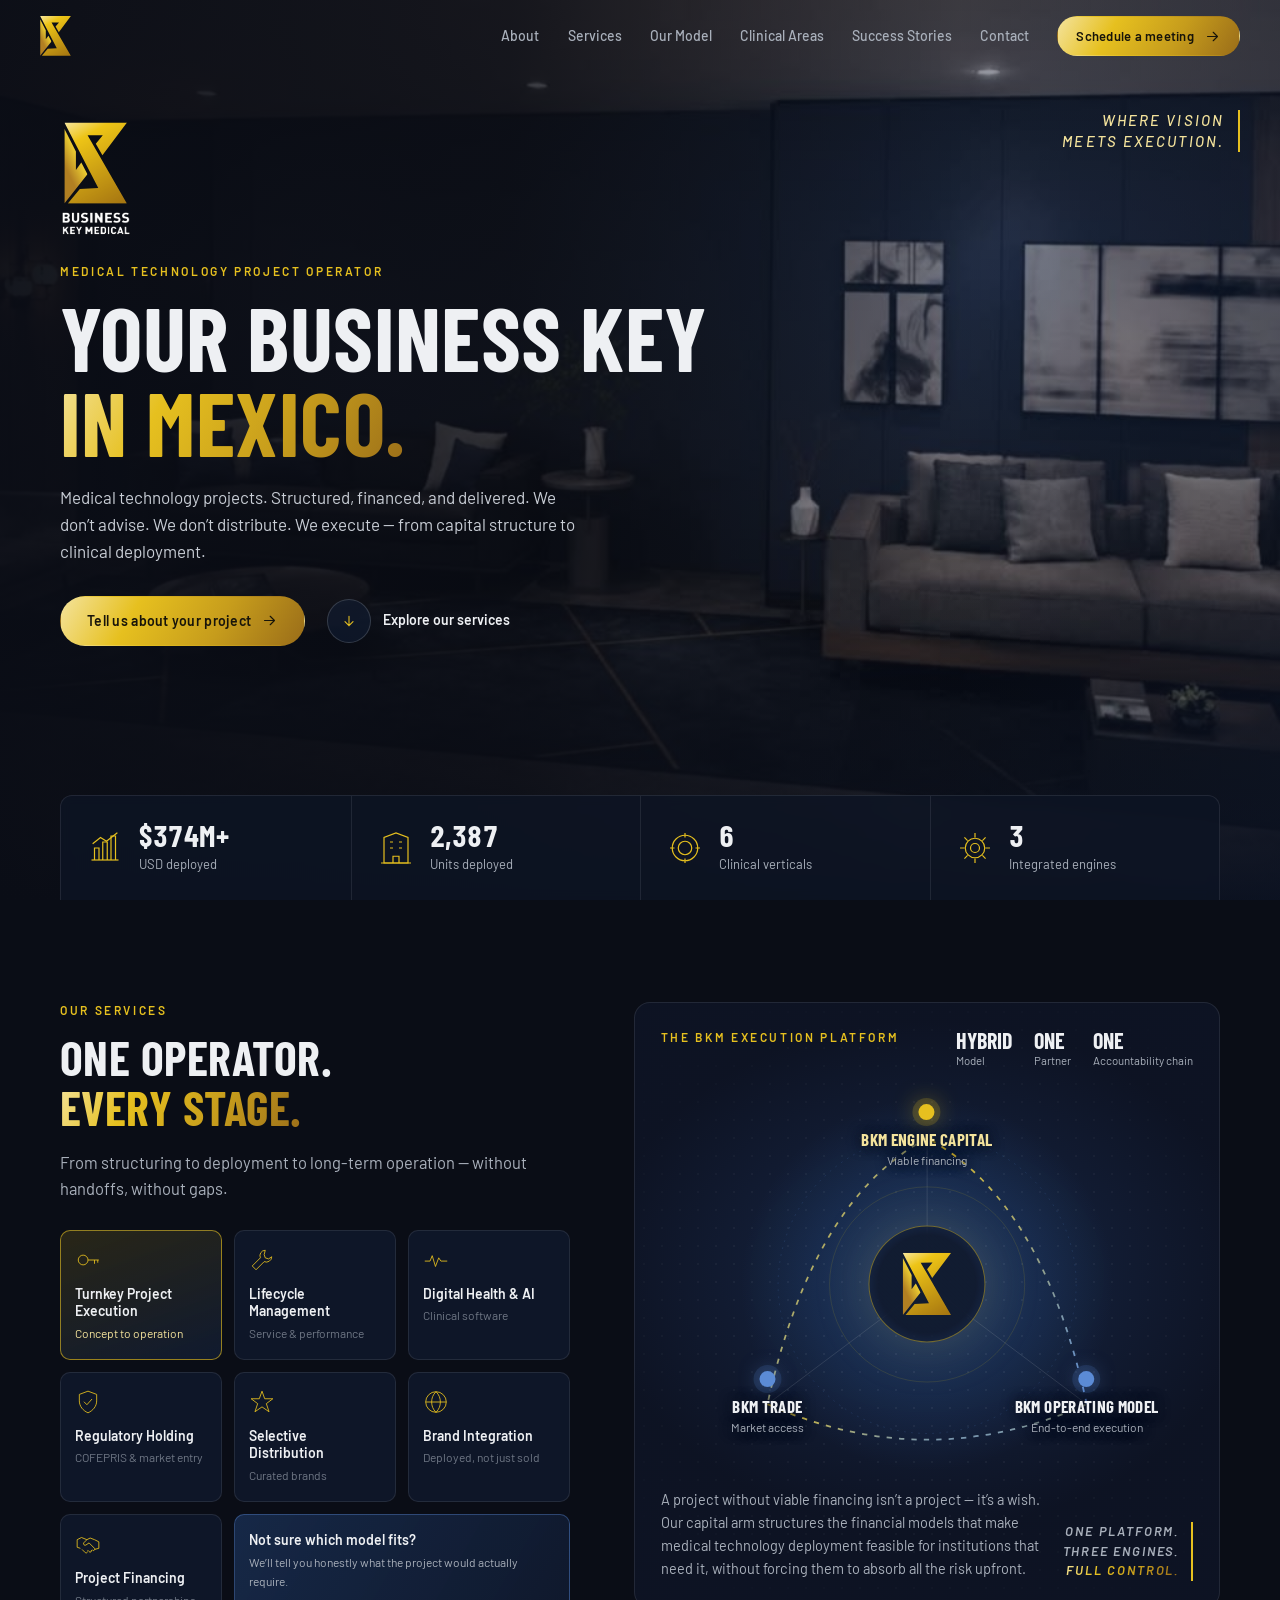
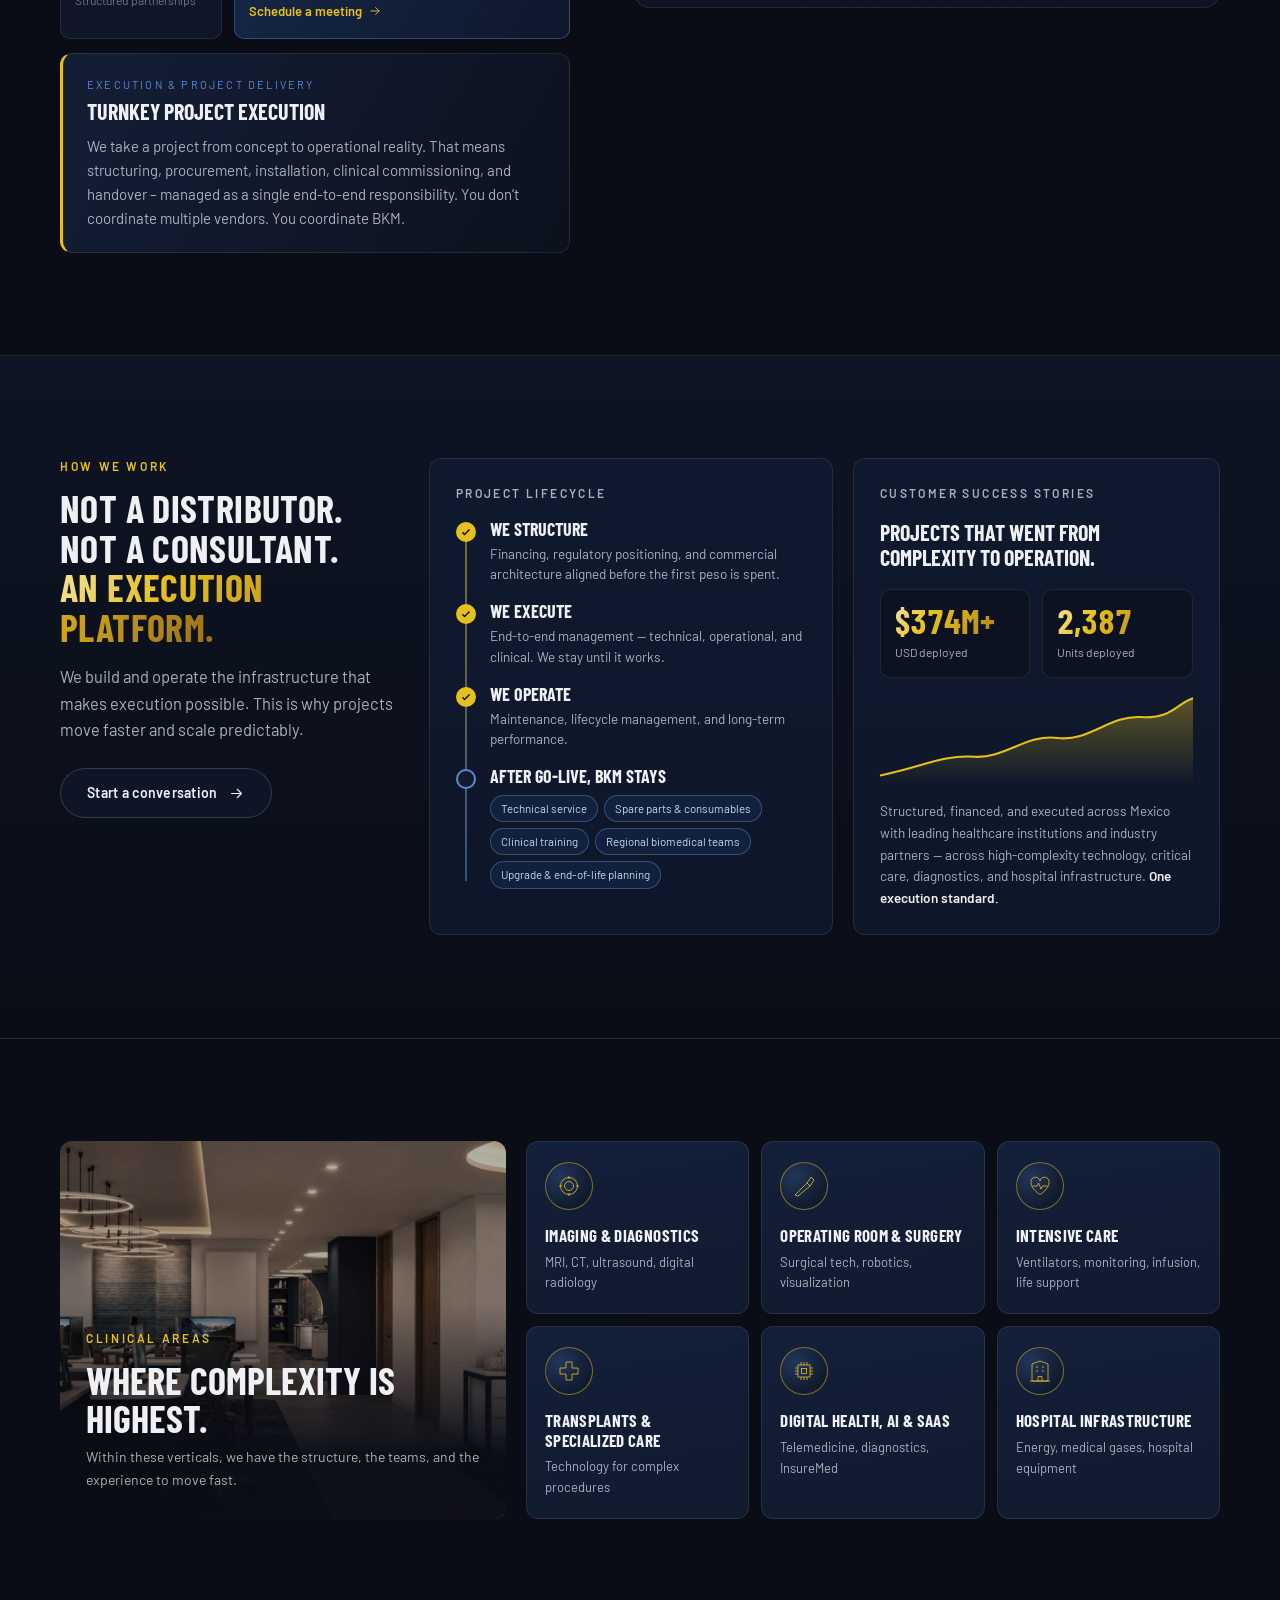
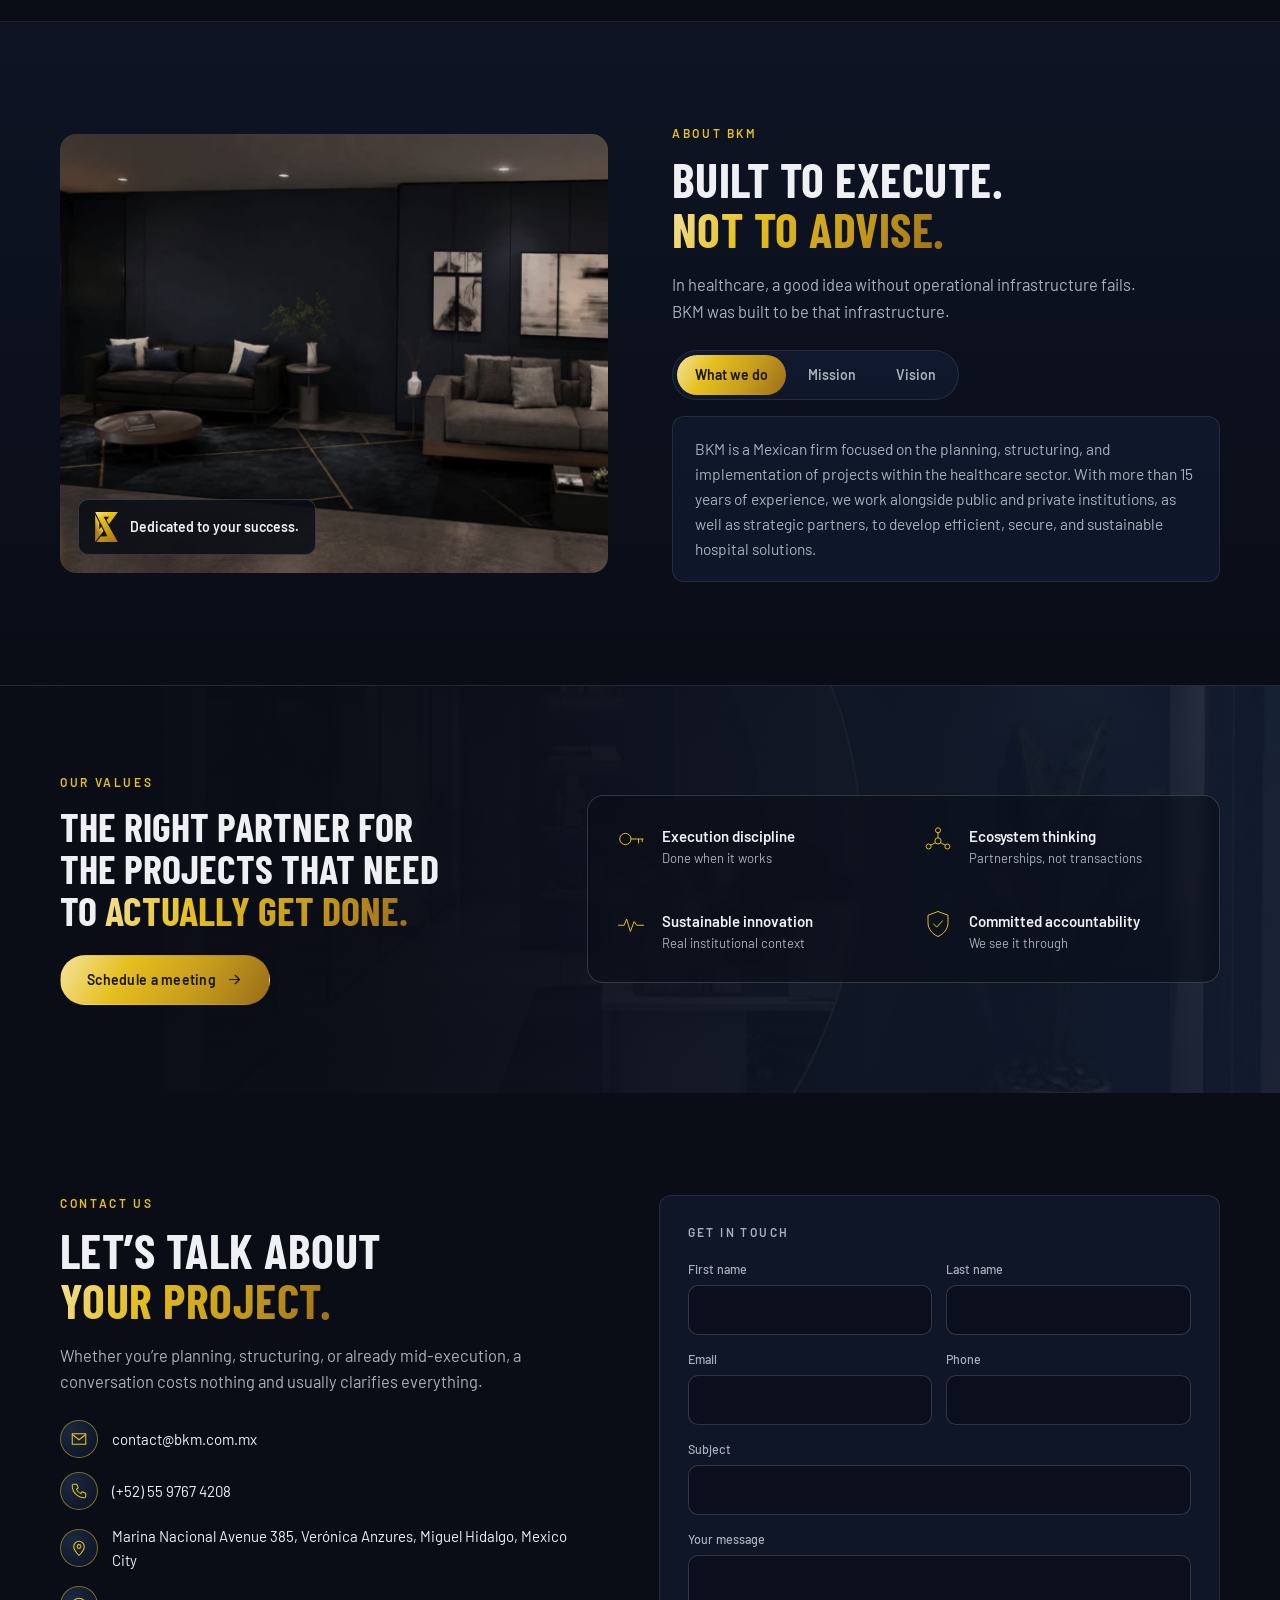
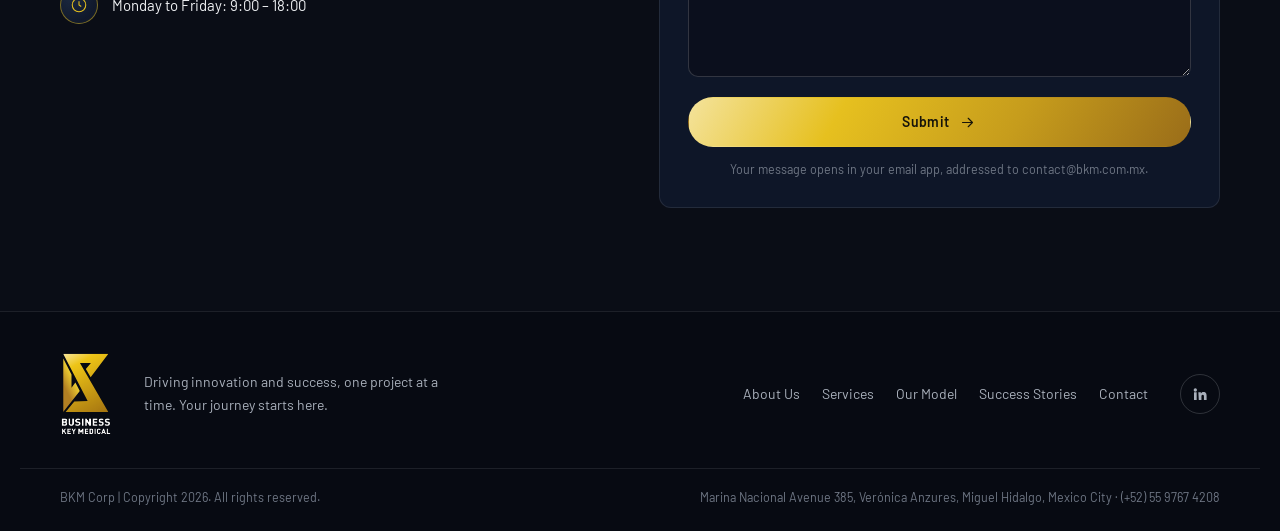
==== v2/index.html @ 4c39cf72 "Add v2: compact navy/gold layout with interactive services and engines diagram Co-Authored-By: Claud" ====
<!doctype html>
<html lang="en">
<head>
  <meta charset="utf-8">
  <meta name="viewport" content="width=device-width, initial-scale=1">
  <title>BKM · Business Key Medical</title>
  <meta name="description" content="BKM is Mexico's medical technology project operator. We don't advise. We don't distribute. We execute — from capital structure to clinical deployment.">
  <meta name="theme-color" content="#0A0F1C">
  <link rel="icon" type="image/svg+xml" href="../assets/bkm-symbol.svg">
  <link rel="preconnect" href="https://fonts.googleapis.com">
  <link rel="preconnect" href="https://fonts.gstatic.com" crossorigin>
  <link href="https://fonts.googleapis.com/css2?family=Barlow:wght@300;400;500;600;700&family=Barlow+Condensed:wght@500;600;700&display=swap" rel="stylesheet">
  <link rel="stylesheet" href="css/styles.css">
</head>
<body>

<svg width="0" height="0" style="position:absolute" aria-hidden="true">
  <symbol id="i-arrow" viewBox="0 0 24 24"><path d="M5 12h14M13 6l6 6-6 6" fill="none" stroke="currentColor" stroke-width="1.6" stroke-linecap="round" stroke-linejoin="round"/></symbol>
  <symbol id="i-plus" viewBox="0 0 24 24"><path d="M12 5v14M5 12h14" stroke="currentColor" stroke-width="1.4" stroke-linecap="round"/></symbol>
  <!-- line icons, 48px grid -->
  <symbol id="i-network" viewBox="0 0 48 48"><g fill="none" stroke="currentColor" stroke-width="1.6"><circle cx="24" cy="10" r="4"/><circle cx="9" cy="36" r="4"/><circle cx="39" cy="36" r="4"/><circle cx="24" cy="27" r="5"/><path d="M24 14v8M20 30l-8 4M28 30l8 4"/></g></symbol>
  <symbol id="i-capital" viewBox="0 0 48 48"><g fill="none" stroke="currentColor" stroke-width="1.6"><path d="M6 40h36"/><path d="M10 40V24h6v16M21 40V16h6v24M32 40V8h6v32"/><path d="M8 18l10-8 8 5L40 4" stroke-linecap="round"/></g></symbol>
  <symbol id="i-gear" viewBox="0 0 48 48"><g fill="none" stroke="currentColor" stroke-width="1.6"><circle cx="24" cy="24" r="6"/><path d="M24 4v6M24 38v6M4 24h6M38 24h6M9.9 9.9l4.2 4.2M33.9 33.9l4.2 4.2M9.9 38.1l4.2-4.2M33.9 14.1l4.2-4.2"/><circle cx="24" cy="24" r="13"/></g></symbol>
  <symbol id="i-doc" viewBox="0 0 48 48"><g fill="none" stroke="currentColor" stroke-width="1.6"><path d="M12 4h18l8 8v32H12z"/><path d="M30 4v8h8M18 22h14M18 28h14M18 34h8"/></g></symbol>
  <symbol id="i-wrench" viewBox="0 0 48 48"><g fill="none" stroke="currentColor" stroke-width="1.6"><path d="M30 6a10 10 0 0 0-9 14L6 35l7 7 15-15a10 10 0 0 0 14-9l-6 4-6-2-2-6z" stroke-linejoin="round"/></g></symbol>
  <symbol id="i-star" viewBox="0 0 48 48"><path d="M24 4l5 14h15l-12 9 5 15-13-9-13 9 5-15L4 18h15z" fill="none" stroke="currentColor" stroke-width="1.6" stroke-linejoin="round"/></symbol>
  <symbol id="i-globe" viewBox="0 0 48 48"><g fill="none" stroke="currentColor" stroke-width="1.6"><circle cx="24" cy="24" r="19"/><path d="M5 24h38M24 5c6 6 8 12 8 19s-2 13-8 19c-6-6-8-12-8-19s2-13 8-19z"/></g></symbol>
  <symbol id="i-shield" viewBox="0 0 48 48"><g fill="none" stroke="currentColor" stroke-width="1.6"><path d="M24 4l16 6v12c0 10-7 18-16 22C15 40 8 32 8 22V10z"/><path d="M17 24l5 5 9-10" stroke-linecap="round" stroke-linejoin="round"/></g></symbol>
  <symbol id="i-handshake" viewBox="0 0 48 48"><g fill="none" stroke="currentColor" stroke-width="1.6" stroke-linejoin="round"><path d="M4 16l8-4 10 4 6-3 8 3 8 4"/><path d="M4 16v14l6 2M44 20v12l-8 2"/><path d="M22 16l-6 6a3 3 0 0 0 4 4l6-4 10 10a2.5 2.5 0 0 1-4 3M30 35a2.5 2.5 0 0 1-4 3l-3-3M23 38a2.5 2.5 0 0 1-4 2l-6-6"/></g></symbol>
  <symbol id="i-key" viewBox="0 0 48 48"><g fill="none" stroke="currentColor" stroke-width="1.6"><circle cx="15" cy="24" r="9"/><path d="M24 24h20M36 24v7M42 24v5"/></g></symbol>
  <symbol id="i-pulse" viewBox="0 0 48 48"><path d="M4 26h9l4-10 6 20 6-16 4 6h11" fill="none" stroke="currentColor" stroke-width="1.6" stroke-linejoin="round" stroke-linecap="round"/></symbol>
  <symbol id="i-mail" viewBox="0 0 24 24"><g fill="none" stroke="currentColor" stroke-width="1.4"><rect x="3" y="5" width="18" height="14"/><path d="M3 6l9 7 9-7"/></g></symbol>
  <symbol id="i-phone" viewBox="0 0 24 24"><path d="M5 3h4l2 5-2.5 1.5a11 11 0 0 0 6 6L16 13l5 2v4a2 2 0 0 1-2 2A16 16 0 0 1 3 5a2 2 0 0 1 2-2z" fill="none" stroke="currentColor" stroke-width="1.4" stroke-linejoin="round"/></symbol>
  <symbol id="i-pin" viewBox="0 0 24 24"><g fill="none" stroke="currentColor" stroke-width="1.4"><path d="M12 22s7-7 7-12a7 7 0 0 0-14 0c0 5 7 12 7 12z"/><circle cx="12" cy="10" r="2.5"/></g></symbol>
  <symbol id="i-clock" viewBox="0 0 24 24"><g fill="none" stroke="currentColor" stroke-width="1.4"><circle cx="12" cy="12" r="9"/><path d="M12 7v5l3 2"/></g></symbol>
  <symbol id="i-linkedin" viewBox="0 0 24 24"><path fill="currentColor" d="M4.98 3.5a2.5 2.5 0 1 1 0 5 2.5 2.5 0 0 1 0-5zM3 9.5h4V21H3zM9.5 9.5h3.8v1.6h.06c.53-1 1.83-2.06 3.77-2.06 4.03 0 4.77 2.65 4.77 6.1V21h-4v-5.2c0-1.24-.02-2.84-1.73-2.84-1.73 0-2 1.35-2 2.75V21h-4z"/></symbol>
  <symbol id="i-scan" viewBox="0 0 48 48"><g fill="none" stroke="currentColor" stroke-width="1.6"><circle cx="24" cy="24" r="17"/><circle cx="24" cy="24" r="9"/><path d="M24 4v6M24 38v6M4 24h6M38 24h6"/></g></symbol>
  <symbol id="i-scalpel" viewBox="0 0 48 48"><g fill="none" stroke="currentColor" stroke-width="1.6" stroke-linejoin="round"><path d="M6 42L30 18l6 6L12 44z"/><path d="M30 18l8-12 6 6-8 12"/></g></symbol>
  <symbol id="i-heart" viewBox="0 0 48 48"><g fill="none" stroke="currentColor" stroke-width="1.6" stroke-linejoin="round"><path d="M24 41S6 30 6 17a9 9 0 0 1 18-3 9 9 0 0 1 18 3c0 13-18 24-18 24z"/><path d="M10 24h8l3-6 5 12 3-6h9" stroke-linecap="round"/></g></symbol>
  <symbol id="i-cross" viewBox="0 0 48 48"><path d="M18 6h12v12h12v12H30v12H18V30H6V18h12z" fill="none" stroke="currentColor" stroke-width="1.6" stroke-linejoin="round"/></symbol>
  <symbol id="i-chip" viewBox="0 0 48 48"><g fill="none" stroke="currentColor" stroke-width="1.6"><rect x="12" y="12" width="24" height="24"/><rect x="19" y="19" width="10" height="10"/><path d="M18 6v6M24 6v6M30 6v6M18 36v6M24 36v6M30 36v6M6 18h6M6 24h6M6 30h6M36 18h6M36 24h6M36 30h6"/></g></symbol>
  <symbol id="i-building" viewBox="0 0 48 48"><g fill="none" stroke="currentColor" stroke-width="1.6"><path d="M8 44V10l16-6 16 6v34z"/><path d="M4 44h40M20 44v-9h8v9M16 16h4M28 16h4M16 24h4M28 24h4"/></g></symbol>
</svg>

<a class="skip" href="#main">Skip to content</a>

<!-- ============ HEADER ============ -->
<header class="header" id="header">
  <div class="header__inner">
    <a class="brand" href="#top" aria-label="BKM – Business Key Medical, home">
      <img src="../assets/bkm-symbol.svg" alt="" width="291" height="377">
    </a>
    <nav class="nav" id="nav" aria-label="Main">
      <a href="#about">About</a>
      <a href="#services">Services</a>
      <a href="#platform">Our Model</a>
      <a href="#verticals">Clinical Areas</a>
      <a href="#stories">Success Stories</a>
      <a href="#contact">Contact</a>
      <a class="btn btn--gold btn--sm nav__cta" href="#contact">Schedule a meeting <svg aria-hidden="true"><use href="#i-arrow"/></svg></a>
    </nav>
    <button class="burger" id="burger" aria-label="Open menu" aria-expanded="false" aria-controls="nav"><span></span><span></span></button>
  </div>
</header>

<main id="main">

<!-- ============ HERO ============ -->
<section class="hero" id="top">
  <video class="hero__video" autoplay muted loop playsinline preload="metadata" poster="../assets/hero-poster.jpg" aria-hidden="true">
    <source src="../assets/offices.mp4" type="video/mp4">
  </video>
  <div class="hero__shade" aria-hidden="true"></div>
  <p class="hero__tag" aria-hidden="true">Where vision<br>meets execution.</p>

  <div class="wrap hero__content">
    <img class="hero__logo" src="../assets/bkm-logo.svg" alt="BKM – Business Key Medical" width="332" height="540">
    <p class="kicker">Medical technology project operator</p>
    <h1 class="hero__title">Your Business Key<br><span class="gold">in Mexico.</span></h1>
    <p class="hero__lead">Medical technology projects. Structured, financed, and delivered. We don’t advise. We don’t distribute. We execute — from capital structure to clinical deployment.</p>
    <div class="hero__ctas">
      <a class="btn btn--gold" href="#contact">Tell us about your project <svg aria-hidden="true"><use href="#i-arrow"/></svg></a>
      <a class="play" href="#services"><span><svg aria-hidden="true"><use href="#i-arrow"/></svg></span>Explore our services</a>
    </div>
  </div>

  <div class="wrap">
    <ul class="strip" aria-label="BKM at a glance">
      <li><svg aria-hidden="true"><use href="#i-capital"/></svg><div><b>$374M+</b><span>USD deployed</span></div></li>
      <li><svg aria-hidden="true"><use href="#i-building"/></svg><div><b>2,387</b><span>Units deployed</span></div></li>
      <li><svg aria-hidden="true"><use href="#i-scan"/></svg><div><b>6</b><span>Clinical verticals</span></div></li>
      <li><svg aria-hidden="true"><use href="#i-gear"/></svg><div><b>3</b><span>Integrated engines</span></div></li>
    </ul>
  </div>
</section>

<!-- ============ SERVICES + MODEL ============ -->
<section class="section" id="services">
  <div class="wrap split">
    <div class="split__left">
      <p class="kicker">Our services</p>
      <h2 class="h2">One operator.<br><span class="gold">Every stage.</span></h2>
      <p class="lead">From structuring to deployment to long-term operation — without handoffs, without gaps.</p>

      <div class="tiles" role="tablist" aria-label="Services">
        <button class="tile is-active" role="tab" aria-selected="true" data-svc="0"><svg aria-hidden="true"><use href="#i-key"/></svg><b>Turnkey Project Execution</b><span>Concept to operation</span></button>
        <button class="tile" role="tab" aria-selected="false" data-svc="1"><svg aria-hidden="true"><use href="#i-wrench"/></svg><b>Lifecycle Management</b><span>Service &amp; performance</span></button>
        <button class="tile" role="tab" aria-selected="false" data-svc="2"><svg aria-hidden="true"><use href="#i-pulse"/></svg><b>Digital Health &amp; AI</b><span>Clinical software</span></button>
        <button class="tile" role="tab" aria-selected="false" data-svc="3"><svg aria-hidden="true"><use href="#i-shield"/></svg><b>Regulatory Holding</b><span>COFEPRIS &amp; market entry</span></button>
        <button class="tile" role="tab" aria-selected="false" data-svc="4"><svg aria-hidden="true"><use href="#i-star"/></svg><b>Selective Distribution</b><span>Curated brands</span></button>
        <button class="tile" role="tab" aria-selected="false" data-svc="5"><svg aria-hidden="true"><use href="#i-globe"/></svg><b>Brand Integration</b><span>Deployed, not just sold</span></button>
        <button class="tile" role="tab" aria-selected="false" data-svc="6"><svg aria-hidden="true"><use href="#i-handshake"/></svg><b>Project Financing</b><span>Structured partnerships</span></button>
        <a class="tile tile--cta" href="#contact"><b>Not sure which model fits?</b><span>We’ll tell you honestly what the project would actually require.</span><em>Schedule a meeting <svg aria-hidden="true"><use href="#i-arrow"/></svg></em></a>
      </div>

      <div class="detail" id="svc-detail" role="tabpanel" aria-live="polite">
        <p class="detail__group" id="svc-group">Execution &amp; Project Delivery</p>
        <p class="detail__title" id="svc-title">Turnkey Project Execution</p>
        <p id="svc-text">We take a project from concept to operational reality. That means structuring, procurement, installation, clinical commissioning, and handover – managed as a single end-to-end responsibility. You don’t coordinate multiple vendors. You coordinate BKM.</p>
      </div>
    </div>

    <div class="split__right" id="platform">
      <div class="model">
        <div class="model__head">
          <p class="kicker">The BKM execution platform</p>
          <ul class="model__meta">
            <li><b>Hybrid</b><span>Model</span></li>
            <li><b>One</b><span>Partner</span></li>
            <li><b>One</b><span>Accountability chain</span></li>
          </ul>
        </div>

        <div class="diagram" aria-label="Three interconnected engines">
          <svg class="diagram__lines" viewBox="0 0 600 460" aria-hidden="true">
            <defs>
              <radialGradient id="dg-glow"><stop offset="0" stop-color="#2D5BA3" stop-opacity=".45"/><stop offset="1" stop-color="#2D5BA3" stop-opacity="0"/></radialGradient>
              <linearGradient id="dg-line" x1="0" y1="0" x2="1" y2="1"><stop offset="0" stop-color="#E6C01F"/><stop offset="1" stop-color="#5B8BD6"/></linearGradient>
            </defs>
            <circle cx="300" cy="235" r="210" fill="url(#dg-glow)"/>
            <circle cx="300" cy="235" r="168" fill="none" stroke="#5B8BD6" stroke-opacity=".18" stroke-dasharray="2 6"/>
            <circle cx="300" cy="235" r="110" fill="none" stroke="#E6C01F" stroke-opacity=".14"/>
            <path class="flow" d="M300 70 Q 170 140 120 370" stroke="url(#dg-line)"/>
            <path class="flow" d="M120 370 Q 300 450 480 370" stroke="url(#dg-line)"/>
            <path class="flow" d="M480 370 Q 430 140 300 70" stroke="url(#dg-line)"/>
            <path d="M300 70 L300 235 M120 370 L300 235 M480 370 L300 235" stroke="#B9BFC5" stroke-opacity=".18" fill="none"/>
          </svg>
          <div class="diagram__core"><img src="../assets/bkm-symbol.svg" alt="" width="291" height="377"></div>
          <button class="node node--top is-active" data-engine="0"><i></i><b>BKM Engine Capital</b><span>Viable financing</span></button>
          <button class="node node--left" data-engine="1"><i></i><b>BKM Trade</b><span>Market access</span></button>
          <button class="node node--right" data-engine="2"><i></i><b>BKM Operating Model</b><span>End-to-end execution</span></button>
        </div>

        <p class="model__text" id="engine-text" aria-live="polite">A project without viable financing isn’t a project — it’s a wish. Our capital arm structures the financial models that make medical technology deployment feasible for institutions that need it, without forcing them to absorb all the risk upfront.</p>
        <p class="model__motto">One platform.<br>Three engines.<br><span class="gold">Full control.</span></p>
      </div>
    </div>
  </div>
</section>

<!-- ============ HOW WE WORK ============ -->
<section class="section section--tint" id="how">
  <div class="wrap how">
    <div class="how__intro">
      <p class="kicker">How we work</p>
      <h2 class="h2">Not a distributor.<br>Not a consultant.<br><span class="gold">An execution platform.</span></h2>
      <p class="lead">We build and operate the infrastructure that makes execution possible. This is why projects move faster and scale predictably.</p>
      <a class="btn btn--ghost" href="#contact">Start a conversation <svg aria-hidden="true"><use href="#i-arrow"/></svg></a>
    </div>

    <div class="panel steps">
      <p class="panel__label">Project lifecycle</p>
      <ol>
        <li class="done"><b>We structure</b><span>Financing, regulatory positioning, and commercial architecture aligned before the first peso is spent.</span></li>
        <li class="done"><b>We execute</b><span>End-to-end management — technical, operational, and clinical. We stay until it works.</span></li>
        <li class="done"><b>We operate</b><span>Maintenance, lifecycle management, and long-term performance.</span></li>
        <li><b>After go-live, BKM stays</b>
          <span class="chips"><em>Technical service</em><em>Spare parts &amp; consumables</em><em>Clinical training</em><em>Regional biomedical teams</em><em>Upgrade &amp; end-of-life planning</em></span>
        </li>
      </ol>
    </div>

    <div class="panel stories" id="stories">
      <p class="panel__label">Customer success stories</p>
      <p class="stories__title">Projects that went from complexity to operation.</p>
      <div class="stories__figs">
        <div><b class="gold">$374M+</b><span>USD deployed</span></div>
        <div><b class="gold">2,387</b><span>Units deployed</span></div>
      </div>
      <svg class="stories__chart" viewBox="0 0 300 90" aria-hidden="true">
        <defs><linearGradient id="sc-fill" x1="0" y1="0" x2="0" y2="1"><stop offset="0" stop-color="#E6C01F" stop-opacity=".35"/><stop offset="1" stop-color="#E6C01F" stop-opacity="0"/></linearGradient></defs>
        <path d="M0 80 C40 72 60 60 90 62 S140 40 170 44 S220 22 250 24 S285 10 300 6 L300 90 L0 90 Z" fill="url(#sc-fill)"/>
        <path d="M0 80 C40 72 60 60 90 62 S140 40 170 44 S220 22 250 24 S285 10 300 6" fill="none" stroke="#E6C01F" stroke-width="2"/>
      </svg>
      <p class="stories__text">Structured, financed, and executed across Mexico with leading healthcare institutions and industry partners — across high-complexity technology, critical care, diagnostics, and hospital infrastructure. <b>One execution standard.</b></p>
    </div>
  </div>
</section>

<!-- ============ VERTICALS ============ -->
<section class="section" id="verticals">
  <div class="wrap verticals">
    <figure class="verticals__media">
      <img src="../assets/office-workspace.jpg" alt="BKM offices in Mexico City" loading="lazy" width="1600" height="900">
      <figcaption>
        <p class="kicker">Clinical areas</p>
        <p class="verticals__title">Where complexity is highest.</p>
        <p>Within these verticals, we have the structure, the teams, and the experience to move fast.</p>
      </figcaption>
    </figure>
    <ul class="vcards">
      <li><span class="ring"><svg aria-hidden="true"><use href="#i-scan"/></svg></span><b>Imaging &amp; Diagnostics</b><span>MRI, CT, ultrasound, digital radiology</span></li>
      <li><span class="ring"><svg aria-hidden="true"><use href="#i-scalpel"/></svg></span><b>Operating Room &amp; Surgery</b><span>Surgical tech, robotics, visualization</span></li>
      <li><span class="ring"><svg aria-hidden="true"><use href="#i-heart"/></svg></span><b>Intensive Care</b><span>Ventilators, monitoring, infusion, life support</span></li>
      <li><span class="ring"><svg aria-hidden="true"><use href="#i-cross"/></svg></span><b>Transplants &amp; Specialized Care</b><span>Technology for complex procedures</span></li>
      <li><span class="ring"><svg aria-hidden="true"><use href="#i-chip"/></svg></span><b>Digital Health, AI &amp; SaaS</b><span>Telemedicine, diagnostics, InsureMed</span></li>
      <li><span class="ring"><svg aria-hidden="true"><use href="#i-building"/></svg></span><b>Hospital Infrastructure</b><span>Energy, medical gases, hospital equipment</span></li>
    </ul>
  </div>
</section>

<!-- ============ ABOUT ============ -->
<section class="section section--tint" id="about">
  <div class="wrap about">
    <figure class="about__media">
      <img src="../assets/office-lounge.jpg" alt="Lounge at BKM offices" loading="lazy" width="1600" height="900">
      <span class="about__badge"><img src="../assets/bkm-symbol.svg" alt="" width="291" height="377">Dedicated to your success.</span>
    </figure>
    <div class="about__copy">
      <p class="kicker">About BKM</p>
      <h2 class="h2">Built to execute.<br><span class="gold">Not to advise.</span></h2>
      <p class="lead">In healthcare, a good idea without operational infrastructure fails. BKM was built to be that infrastructure.</p>

      <div class="tabs" role="tablist" aria-label="About BKM">
        <button class="tab is-active" role="tab" aria-selected="true" aria-controls="tp-what" id="t-what">What we do</button>
        <button class="tab" role="tab" aria-selected="false" aria-controls="tp-mission" id="t-mission">Mission</button>
        <button class="tab" role="tab" aria-selected="false" aria-controls="tp-vision" id="t-vision">Vision</button>
      </div>
      <div class="tabpanel" role="tabpanel" id="tp-what" aria-labelledby="t-what">
        <p>BKM is a Mexican firm focused on the planning, structuring, and implementation of projects within the healthcare sector. With more than 15 years of experience, we work alongside public and private institutions, as well as strategic partners, to develop efficient, secure, and sustainable hospital solutions.</p>
      </div>
      <div class="tabpanel" role="tabpanel" id="tp-mission" aria-labelledby="t-mission" hidden>
        <p>To accelerate the deployment of medical technology in Mexico by combining capital access, market entry, and end-to-end operational execution — creating lasting value for healthcare institutions, investors, and technology partners.</p>
      </div>
      <div class="tabpanel" role="tabpanel" id="tp-vision" aria-labelledby="t-vision" hidden>
        <p>To be Latin America’s leading platform for medical technology project operation: the partner that makes complex healthcare projects not just viable, but successful.</p>
      </div>
    </div>
  </div>
</section>

<!-- ============ PARTNER BAND (values) ============ -->
<section class="band">
  <img class="band__img" src="../assets/office-corridor.jpg" alt="" loading="lazy" width="1600" height="900">
  <div class="wrap band__inner">
    <div class="band__copy">
      <p class="kicker">Our values</p>
      <p class="band__title">The right partner for the projects that need to <span class="gold">actually get done.</span></p>
      <a class="btn btn--gold" href="#contact">Schedule a meeting <svg aria-hidden="true"><use href="#i-arrow"/></svg></a>
    </div>
    <ul class="values">
      <li title="We are measured by outcomes, not by deliverables. A project isn’t done when it’s delivered, it’s done when it works."><svg aria-hidden="true"><use href="#i-key"/></svg><b>Execution discipline</b><span>Done when it works</span></li>
      <li title="Healthcare projects succeed when every actor is aligned. We build partnerships, not transactions."><svg aria-hidden="true"><use href="#i-network"/></svg><b>Ecosystem thinking</b><span>Partnerships, not transactions</span></li>
      <li title="We support technologies that can be deployed, financed, and maintained within Mexico’s real institutional context."><svg aria-hidden="true"><use href="#i-pulse"/></svg><b>Sustainable innovation</b><span>Real institutional context</span></li>
      <li title="Every project we take on is one we intend to see through. That’s the only way we work."><svg aria-hidden="true"><use href="#i-shield"/></svg><b>Committed accountability</b><span>We see it through</span></li>
    </ul>
  </div>
</section>

<!-- ============ CONTACT ============ -->
<section class="section" id="contact">
  <div class="wrap contact">
    <div class="contact__copy">
      <p class="kicker">Contact us</p>
      <h2 class="h2">Let’s talk about<br><span class="gold">your project.</span></h2>
      <p class="lead">Whether you’re planning, structuring, or already mid-execution, a conversation costs nothing and usually clarifies everything.</p>
      <ul class="contact__list">
        <li><span class="ring ring--sm"><svg aria-hidden="true"><use href="#i-mail"/></svg></span><a href="mailto:contact@bkm.com.mx">contact@bkm.com.mx</a></li>
        <li><span class="ring ring--sm"><svg aria-hidden="true"><use href="#i-phone"/></svg></span><a href="tel:+525597674208">(+52) 55 9767 4208</a></li>
        <li><span class="ring ring--sm"><svg aria-hidden="true"><use href="#i-pin"/></svg></span><span>Marina Nacional Avenue 385, Verónica Anzures, Miguel Hidalgo, Mexico City</span></li>
        <li><span class="ring ring--sm"><svg aria-hidden="true"><use href="#i-clock"/></svg></span><span>Monday to Friday: 9:00 – 18:00</span></li>
      </ul>
    </div>
    <form class="panel form" id="contact-form" novalidate>
      <p class="panel__label">Get in touch</p>
      <div class="form__row">
        <label class="field"><span>First name</span><input id="f-first" name="first" type="text" autocomplete="given-name" required></label>
        <label class="field"><span>Last name</span><input id="f-last" name="last" type="text" autocomplete="family-name"></label>
      </div>
      <div class="form__row">
        <label class="field"><span>Email</span><input id="f-email" name="email" type="email" autocomplete="email" required></label>
        <label class="field"><span>Phone</span><input id="f-phone" name="phone" type="tel" autocomplete="tel"></label>
      </div>
      <label class="field"><span>Subject</span><input id="f-subject" name="subject" type="text"></label>
      <label class="field"><span>Your message</span><textarea id="f-message" name="message" rows="4" required></textarea></label>
      <button class="btn btn--gold btn--block" type="submit">Submit <svg aria-hidden="true"><use href="#i-arrow"/></svg></button>
      <p class="form__note" id="form-note" role="status">Your message opens in your email app, addressed to contact@bkm.com.mx.</p>
    </form>
  </div>
</section>

</main>

<!-- ============ FOOTER ============ -->
<footer class="footer">
  <div class="wrap footer__inner">
    <a class="footer__brand" href="#top" aria-label="BKM – Business Key Medical, back to top"><img src="../assets/bkm-logo.svg" alt="" width="332" height="540"></a>
    <p class="footer__tag">Driving innovation and success, one project at a time. Your journey starts here.</p>
    <nav class="footer__nav" aria-label="Footer">
      <a href="#about">About Us</a><a href="#services">Services</a><a href="#platform">Our Model</a><a href="#stories">Success Stories</a><a href="#contact">Contact</a>
    </nav>
    <a class="footer__social" href="https://www.linkedin.com/company/bkm-business-key-medical/" target="_blank" rel="noopener" aria-label="BKM on LinkedIn"><svg aria-hidden="true"><use href="#i-linkedin"/></svg></a>
  </div>
  <div class="wrap footer__bottom">
    <p>BKM Corp | Copyright <span id="year">2026</span>. All rights reserved.</p>
    <p>Marina Nacional Avenue 385, Verónica Anzures, Miguel Hidalgo, Mexico City · (+52) 55 9767 4208</p>
  </div>
</footer>

<script src="js/main.js"></script>
</body>
</html>
---- v2/css/styles.css ----
/* =========================================================
   BKM · Business Key Medical — v2
   Layout: compact "control room" — hero + figures strip, services tiles beside
   an engines diagram, lifecycle and stories panels, icon cards, values band.
   Brand gold #A89613 · charcoal #1C1C22 · silver #B9BFC5, with deep-navy highlights.
   ========================================================= */
:root {
  color-scheme: dark;
  --bg: #0A0D16;
  --bg-2: #0E1424;
  --navy: #13203A;
  --navy-2: #1A2B4D;
  --blue: #5B8BD6;
  --panel: rgba(19, 32, 58, .55);
  --panel-solid: #111A2E;
  --line: rgba(185, 191, 197, .12);
  --line-2: rgba(185, 191, 197, .22);

  --gold: #A89613;
  --gold-hi: #E6C01F;
  --gold-lt: #F4E39C;
  --gold-grad: linear-gradient(120deg, #F4E39C 0%, #E6C01F 30%, #C69C1C 65%, #9A6D19 100%);

  --text: #EEF0F3;
  --text-2: #A9B0BB;
  --text-3: #6F7785;

  --f-display: "Barlow Condensed", "DIN Condensed", "Helvetica Neue", Arial, sans-serif;
  --f-body: "Barlow", "DIN", "Helvetica Neue", Arial, sans-serif;

  --radius: 12px;
  --wrap: 1240px;
  --gutter: clamp(16px, 4vw, 40px);
  --ease: cubic-bezier(.2, .7, .2, 1);
}

*, *::before, *::after { box-sizing: border-box; }
html { scroll-behavior: smooth; scroll-padding-top: 76px; -webkit-text-size-adjust: 100%; }
body { margin: 0; background: var(--bg); color: var(--text); font: 400 16px/1.6 var(--f-body); -webkit-font-smoothing: antialiased; overflow-x: hidden; }
img, video { display: block; max-width: 100%; }
a { color: inherit; text-decoration: none; }
button, input, textarea { font: inherit; color: inherit; }
h1, h2, p, ul, ol, figure { margin: 0; }
ul, ol { padding: 0; list-style: none; }
::selection { background: var(--gold-hi); color: #111; }
:focus-visible { outline: 2px solid var(--gold-hi); outline-offset: 3px; border-radius: 4px; }
.skip { position: absolute; left: -9999px; top: 8px; z-index: 200; background: var(--gold-hi); color: #111; padding: 8px 14px; }
.skip:focus { left: 8px; }
.wrap { width: 100%; max-width: var(--wrap); margin: 0 auto; padding: 0 var(--gutter); }

/* ---------- Type ---------- */
.kicker { font: 600 12px/1.4 var(--f-body); letter-spacing: .22em; text-transform: uppercase; color: var(--gold-hi); margin-bottom: 14px; }
.h2 { font: 700 clamp(32px, 4vw, 48px)/1.04 var(--f-display); text-transform: uppercase; letter-spacing: .01em; margin-bottom: 16px; text-wrap: balance; }
.gold { background: var(--gold-grad); -webkit-background-clip: text; background-clip: text; color: transparent; }
.lead { color: var(--text-2); font-size: 16.5px; max-width: 52ch; }

/* ---------- Buttons ---------- */
.btn { display: inline-flex; align-items: center; justify-content: center; gap: 10px; height: 50px; padding: 0 26px; border-radius: 999px; font: 600 14px/1 var(--f-body); letter-spacing: .02em; border: 1px solid transparent; cursor: pointer; transition: transform .3s var(--ease), box-shadow .3s, background .3s, color .3s, border-color .3s; }
.btn svg { width: 17px; height: 17px; transition: transform .3s var(--ease); }
.btn:hover svg { transform: translateX(3px); }
.btn--gold { background: var(--gold-grad); color: #17140A; }
.btn--gold:hover { box-shadow: 0 10px 30px -8px rgba(230, 192, 31, .55); transform: translateY(-1px); }
.btn--ghost { border-color: var(--line-2); color: var(--text); background: rgba(19, 32, 58, .4); }
.btn--ghost:hover { border-color: var(--gold-hi); color: var(--gold-lt); }
.btn--sm { height: 40px; padding: 0 18px; font-size: 13px; }
.btn--block { width: 100%; }

/* ---------- Header ---------- */
.header { position: fixed; inset: 0 0 auto; z-index: 50; transition: background .4s, border-color .4s; border-bottom: 1px solid transparent; }
.header.is-scrolled { background: rgba(10, 13, 22, .94); border-bottom-color: var(--line); }
.header__inner { max-width: 1400px; margin: 0 auto; height: 72px; padding: 0 var(--gutter); display: flex; align-items: center; justify-content: space-between; gap: 24px; }
.brand img { height: 40px; width: auto; }
.nav { display: flex; align-items: center; gap: clamp(16px, 2.2vw, 32px); }
.nav > a:not(.btn) { font-size: 14px; font-weight: 500; color: var(--text-2); position: relative; padding: 6px 0; transition: color .3s; }
.nav > a:not(.btn)::after { content: ""; position: absolute; left: 0; right: 0; bottom: -2px; height: 2px; border-radius: 2px; background: var(--gold-grad); transform: scaleX(0); transition: transform .35s var(--ease); }
.nav > a:not(.btn):hover, .nav > a.is-active { color: var(--text); }
.nav > a:not(.btn):hover::after, .nav > a.is-active::after { transform: scaleX(1); }
.burger { display: none; width: 44px; height: 44px; border-radius: 10px; background: var(--panel); border: 1px solid var(--line-2); position: relative; cursor: pointer; }
.burger span { position: absolute; left: 12px; right: 12px; height: 1.5px; background: var(--text); transition: transform .3s, top .3s; }
.burger span:first-child { top: 17px; }
.burger span:last-child { top: 25px; }
.burger[aria-expanded="true"] span:first-child { top: 21px; transform: rotate(45deg); }
.burger[aria-expanded="true"] span:last-child { top: 21px; transform: rotate(-45deg); }

/* ---------- Hero ---------- */
.hero { position: relative; isolation: isolate; overflow: hidden; padding: 120px 0 0; min-height: min(100svh, 920px); display: flex; flex-direction: column; justify-content: space-between; }
.hero__video { position: absolute; inset: 0; width: 100%; height: 100%; object-fit: cover; z-index: -2; filter: saturate(.8); }
.hero__shade { position: absolute; inset: 0; z-index: -1; background:
  linear-gradient(90deg, rgba(10, 13, 22, .96) 0%, rgba(10, 13, 22, .82) 40%, rgba(13, 22, 42, .35) 75%, rgba(13, 22, 42, .55) 100%),
  linear-gradient(0deg, var(--bg) 0%, rgba(10, 13, 22, 0) 35%),
  radial-gradient(60% 60% at 80% 30%, rgba(45, 91, 163, .25), transparent 70%); }
.hero__tag { position: absolute; right: var(--gutter); top: 110px; padding-right: 14px; border-right: 2px solid var(--gold-hi); text-align: right; font: italic 500 15px/1.4 var(--f-body); letter-spacing: .14em; text-transform: uppercase; color: var(--gold-lt); }
.hero__content { padding-bottom: 48px; }
.hero__logo { height: clamp(96px, 13vh, 128px); width: auto; margin-bottom: 26px; }
.hero__title { font: 700 clamp(46px, 7vw, 96px)/.95 var(--f-display); text-transform: uppercase; letter-spacing: .005em; margin-bottom: 20px; }
.hero__lead { max-width: 520px; color: #C8CDD5; font-size: 17px; margin-bottom: 30px; }
.hero__ctas { display: flex; flex-wrap: wrap; align-items: center; gap: 22px; }
.play { display: inline-flex; align-items: center; gap: 12px; font-weight: 600; font-size: 14px; color: var(--text); }
.play span { display: grid; place-items: center; width: 44px; height: 44px; border-radius: 50%; border: 1px solid var(--line-2); background: rgba(19, 32, 58, .5); transition: border-color .3s, background .3s; }
.play svg { width: 16px; height: 16px; transform: rotate(90deg); color: var(--gold-hi); }
.play:hover span { border-color: var(--gold-hi); background: rgba(230, 192, 31, .1); }

.strip { display: grid; grid-template-columns: repeat(4, 1fr); background: rgba(14, 20, 36, .85); border: 1px solid var(--line); border-bottom: 0; border-radius: var(--radius) var(--radius) 0 0; backdrop-filter: blur(6px); }
.strip li { display: flex; align-items: center; gap: 16px; padding: 24px 26px; }
.strip li + li { border-left: 1px solid var(--line); }
.strip svg { width: 36px; height: 36px; color: var(--gold-hi); flex: none; }
.strip b { display: block; font: 700 30px/1 var(--f-display); letter-spacing: .02em; font-variant-numeric: tabular-nums; }
.strip span { font-size: 13px; color: var(--text-2); }

/* ---------- Sections ---------- */
.section { padding: clamp(64px, 8vw, 104px) 0; position: relative; }
.section--tint { background: linear-gradient(180deg, var(--bg-2), var(--bg)); border-top: 1px solid var(--line); border-bottom: 1px solid var(--line); }
.panel { background: var(--panel); border: 1px solid var(--line); border-radius: var(--radius); padding: 26px; }
.panel__label { font: 600 12px/1.4 var(--f-body); letter-spacing: .2em; text-transform: uppercase; color: var(--text-2); margin-bottom: 18px; }
.ring { display: grid; place-items: center; flex: none; width: 48px; height: 48px; border-radius: 50%; border: 1px solid rgba(230, 192, 31, .5); background: radial-gradient(circle at 30% 30%, rgba(91, 139, 214, .22), rgba(17, 26, 46, .9) 70%); color: var(--gold-hi); }
.ring svg { width: 24px; height: 24px; }
.ring--sm { width: 38px; height: 38px; }
.ring--sm svg { width: 18px; height: 18px; }

/* ---------- Services + model ---------- */
.split { display: grid; grid-template-columns: 1fr 1.15fr; gap: clamp(32px, 5vw, 64px); align-items: start; }
.split__left .lead { margin-bottom: 28px; }
.tiles { display: grid; grid-template-columns: repeat(3, 1fr); gap: 12px; }
.tile { text-align: left; display: flex; flex-direction: column; gap: 4px; padding: 16px 14px; border-radius: 10px; background: var(--panel); border: 1px solid var(--line); cursor: pointer; transition: border-color .3s, background .3s, transform .3s var(--ease); min-width: 0; }
.tile svg { width: 26px; height: 26px; color: var(--gold-hi); margin-bottom: 8px; }
.tile b { font-size: 14px; font-weight: 600; line-height: 1.25; }
.tile span { font-size: 12px; color: var(--text-3); }
.tile:hover { border-color: var(--line-2); transform: translateY(-2px); }
.tile.is-active { border-color: rgba(230, 192, 31, .6); background: linear-gradient(160deg, rgba(230, 192, 31, .14), rgba(19, 32, 58, .7)); }
.tile.is-active span { color: var(--gold-lt); }
.tile--cta { grid-column: span 2; justify-content: center; background: linear-gradient(120deg, rgba(45, 91, 163, .35), rgba(19, 32, 58, .6)); border-color: rgba(91, 139, 214, .4); }
.tile--cta span { color: var(--text-2); }
.tile--cta em { margin-top: 6px; display: inline-flex; align-items: center; gap: 6px; font-style: normal; font-size: 13px; font-weight: 600; color: var(--gold-hi); }
.tile--cta em svg { width: 14px; height: 14px; margin: 0; color: currentColor; }
.detail { margin-top: 14px; padding: 22px 24px; border-radius: var(--radius); border: 1px solid var(--line); border-left: 3px solid var(--gold-hi); background: linear-gradient(120deg, rgba(26, 43, 77, .6), rgba(14, 20, 36, .6)); min-height: 178px; }
.detail__group { font-size: 11px; letter-spacing: .2em; text-transform: uppercase; color: var(--blue); margin-bottom: 6px; }
.detail__title { font: 700 22px/1.1 var(--f-display); text-transform: uppercase; margin-bottom: 10px; }
.detail p:last-child { color: var(--text-2); font-size: 15px; }
.detail.is-swap { animation: fade .45s var(--ease); }
@keyframes fade { from { opacity: 0; transform: translateY(6px); } to { opacity: 1; transform: none; } }

.model { position: relative; border-radius: 16px; padding: 26px; background: radial-gradient(80% 60% at 50% 45%, rgba(26, 43, 77, .9), rgba(14, 20, 36, .95) 70%); border: 1px solid var(--line); overflow: hidden; }
.model::before { content: ""; position: absolute; inset: 0; background-image: radial-gradient(rgba(185, 191, 197, .12) 1px, transparent 1.2px); background-size: 18px 18px; mask-image: radial-gradient(70% 60% at 50% 50%, #000, transparent); pointer-events: none; }
.model__head { position: relative; display: flex; justify-content: space-between; align-items: flex-start; gap: 16px; flex-wrap: wrap; }
.model__meta { display: flex; gap: 22px; }
.model__meta li { display: flex; flex-direction: column; }
.model__meta b { font: 700 22px/1 var(--f-display); text-transform: uppercase; }
.model__meta span { font-size: 11.5px; color: var(--text-2); }
.diagram { position: relative; aspect-ratio: 600 / 460; margin: 6px 0 4px; }
.diagram__lines { position: absolute; inset: 0; width: 100%; height: 100%; }
.diagram__lines .flow { fill: none; stroke-width: 2; stroke-dasharray: 6 8; animation: flow 3s linear infinite; }
@keyframes flow { to { stroke-dashoffset: -56; } }
.diagram__core { position: absolute; left: 50%; top: 51%; width: 22%; aspect-ratio: 1; transform: translate(-50%, -50%); display: grid; place-items: center; border-radius: 50%; background: radial-gradient(circle, rgba(17, 26, 46, .95) 60%, rgba(17, 26, 46, 0)); border: 1px solid rgba(230, 192, 31, .45); box-shadow: 0 0 60px rgba(230, 192, 31, .18); }
.diagram__core img { width: 42%; height: auto; }
.node { position: absolute; transform: translate(-50%, -50%); display: flex; flex-direction: column; align-items: center; gap: 2px; background: none; border: 0; cursor: pointer; color: var(--text); text-align: center; padding: 6px; }
.node i { width: 16px; height: 16px; border-radius: 50%; background: var(--gold-hi); box-shadow: 0 0 0 6px rgba(230, 192, 31, .18), 0 0 24px rgba(230, 192, 31, .8); margin-bottom: 8px; transition: transform .3s; }
.node b, .node span { text-shadow: 0 0 8px #0E1424, 0 0 14px #0E1424; }
.node b { font: 700 17px/1.1 var(--f-display); text-transform: uppercase; letter-spacing: .02em; white-space: nowrap; }
.node span { font-size: 12px; color: var(--text-2); }
.node:not(.is-active) i { background: var(--blue); box-shadow: 0 0 0 6px rgba(91, 139, 214, .16), 0 0 20px rgba(91, 139, 214, .6); }
.node.is-active b { color: var(--gold-lt); }
.node:hover i { transform: scale(1.2); }
.node--top { left: 50%; top: 15%; }
.node--left { left: 20%; top: 80.5%; }
.node--right { left: 80%; top: 80.5%; }
.model__text { position: relative; color: var(--text-2); font-size: 14.5px; min-height: 92px; padding-right: 150px; }
.model__motto { position: absolute; right: 26px; bottom: 26px; text-align: right; padding-right: 12px; border-right: 2px solid var(--gold-hi); font: italic 600 13px/1.5 var(--f-body); letter-spacing: .14em; text-transform: uppercase; color: var(--text-2); }

/* ---------- How we work ---------- */
.how { display: grid; grid-template-columns: .95fr 1.1fr 1fr; gap: 20px; align-items: stretch; }
.how__intro .lead { margin-bottom: 26px; }
.how__intro .h2 { font-size: clamp(30px, 3vw, 38px); }
.steps ol { position: relative; display: grid; gap: 18px; }
.steps ol::before { content: ""; position: absolute; left: 9px; top: 8px; bottom: 8px; width: 2px; background: linear-gradient(var(--gold-hi), var(--blue)); opacity: .5; }
.steps li { position: relative; padding-left: 34px; }
.steps li::before { content: ""; position: absolute; left: 0; top: 2px; width: 20px; height: 20px; border-radius: 50%; border: 2px solid var(--blue); background: var(--panel-solid); }
.steps li.done::before { border-color: var(--gold-hi); background: var(--gold-hi) url("data:image/svg+xml,%3Csvg xmlns='http://www.w3.org/2000/svg' viewBox='0 0 20 20'%3E%3Cpath d='M5 10.5l3 3 7-7' fill='none' stroke='%23111' stroke-width='2.2'/%3E%3C/svg%3E") center / 14px no-repeat; }
.steps b { display: block; font: 700 18px/1.1 var(--f-display); text-transform: uppercase; margin-bottom: 4px; }
.steps li > span { display: block; font-size: 13.5px; color: var(--text-2); line-height: 1.5; }
.chips { display: flex !important; flex-wrap: wrap; gap: 6px; margin-top: 8px; }
.chips em { font-style: normal; font-size: 11.5px; padding: 4px 10px; border-radius: 999px; border: 1px solid rgba(91, 139, 214, .45); color: #C9D7EE; background: rgba(45, 91, 163, .15); }
.stories { display: flex; flex-direction: column; }
.stories__title { font: 700 22px/1.15 var(--f-display); text-transform: uppercase; margin-bottom: 18px; }
.stories__figs { display: grid; grid-template-columns: 1fr 1fr; gap: 12px; }
.stories__figs div { padding: 14px; border-radius: 10px; background: rgba(10, 13, 22, .5); border: 1px solid var(--line); }
.stories__figs b { display: block; font: 700 34px/1 var(--f-display); font-variant-numeric: tabular-nums; }
.stories__figs span { font-size: 12px; color: var(--text-2); }
.stories__chart { width: 100%; height: auto; margin: 14px 0; }
.stories__text { font-size: 13.5px; color: var(--text-2); margin-top: auto; }
.stories__text b { color: var(--text); font-weight: 600; }

/* ---------- Verticals ---------- */
.verticals { display: grid; grid-template-columns: .9fr 1.4fr; gap: 20px; align-items: stretch; }
.verticals__media { position: relative; border-radius: var(--radius); overflow: hidden; min-height: 360px; }
.verticals__media img { position: absolute; inset: 0; width: 100%; height: 100%; object-fit: cover; filter: saturate(.75) brightness(.7); }
.verticals__media figcaption { position: absolute; inset: auto 0 0 0; padding: 28px 26px; background: linear-gradient(0deg, rgba(10, 13, 22, .95) 30%, rgba(10, 13, 22, 0)); }
.verticals__title { font: 700 clamp(28px, 3vw, 38px)/1.02 var(--f-display); text-transform: uppercase; margin-bottom: 8px; }
.verticals__media figcaption p:last-child { font-size: 14px; color: var(--text-2); }
.vcards { display: grid; grid-template-columns: repeat(3, 1fr); gap: 12px; }
.vcards li { display: flex; flex-direction: column; gap: 6px; padding: 20px 18px; border-radius: var(--radius); background: linear-gradient(170deg, var(--navy), var(--panel-solid)); border: 1px solid var(--line); transition: border-color .3s, transform .3s var(--ease); }
.vcards li:hover { border-color: rgba(230, 192, 31, .45); transform: translateY(-3px); }
.vcards .ring { margin-bottom: 10px; }
.vcards b { font: 700 17px/1.15 var(--f-display); text-transform: uppercase; letter-spacing: .02em; }
.vcards li > span:last-child { font-size: 13px; color: var(--text-2); }

/* ---------- About ---------- */
.about { display: grid; grid-template-columns: 1fr 1fr; gap: clamp(32px, 5vw, 64px); align-items: center; }
.about__media { position: relative; border-radius: 16px; overflow: hidden; aspect-ratio: 5 / 4; }
.about__media > img { width: 100%; height: 100%; object-fit: cover; filter: saturate(.75) brightness(.85); }
.about__badge { position: absolute; left: 18px; bottom: 18px; display: flex; align-items: center; gap: 12px; padding: 12px 16px; border-radius: 10px; background: rgba(10, 13, 22, .85); border: 1px solid var(--line-2); font-weight: 600; font-size: 14px; }
.about__badge img { height: 30px; width: auto; }
.about__copy .lead { margin-bottom: 26px; }
.tabs { display: inline-flex; gap: 4px; padding: 4px; border-radius: 999px; background: var(--panel); border: 1px solid var(--line); margin-bottom: 16px; }
.tab { border: 0; background: none; padding: 9px 18px; border-radius: 999px; font-size: 14px; font-weight: 600; color: var(--text-2); cursor: pointer; transition: background .3s, color .3s; }
.tab.is-active { background: var(--gold-grad); color: #17140A; }
.tabpanel { padding: 20px 22px; border-radius: var(--radius); background: var(--panel); border: 1px solid var(--line); min-height: 132px; }
.tabpanel p { color: var(--text-2); font-size: 15.5px; }

/* ---------- Values band ---------- */
.band { position: relative; isolation: isolate; overflow: hidden; padding: clamp(56px, 7vw, 88px) 0; }
.band__img { position: absolute; inset: 0; width: 100%; height: 100%; object-fit: cover; z-index: -2; filter: saturate(.6) brightness(.5); }
.band::after { content: ""; position: absolute; inset: 0; z-index: -1; background: linear-gradient(90deg, rgba(10, 13, 22, .97) 25%, rgba(19, 32, 58, .75)); }
.band__inner { display: grid; grid-template-columns: 1fr 1.3fr; gap: 40px; align-items: center; }
.band__title { font: 700 clamp(28px, 3.2vw, 40px)/1.05 var(--f-display); text-transform: uppercase; margin-bottom: 24px; text-wrap: balance; }
.values { display: grid; grid-template-columns: repeat(2, 1fr); gap: 12px; padding: 14px; border-radius: 16px; background: rgba(10, 13, 22, .55); border: 1px solid var(--line-2); backdrop-filter: blur(6px); }
.values li { display: grid; grid-template-columns: 34px 1fr; column-gap: 12px; padding: 14px; border-radius: 10px; }
.values li:hover { background: rgba(26, 43, 77, .6); }
.values svg { grid-row: 1 / 3; width: 30px; height: 30px; color: var(--gold-hi); }
.values b { font-size: 15px; font-weight: 600; }
.values span { font-size: 13px; color: var(--text-2); }

/* ---------- Contact ---------- */
.contact { display: grid; grid-template-columns: 1fr 1.05fr; gap: clamp(32px, 5vw, 64px); align-items: start; }
.contact .lead { margin-bottom: 26px; }
.contact__list { display: grid; gap: 14px; }
.contact__list li { display: flex; align-items: center; gap: 14px; font-size: 15px; }
.contact__list a:hover { color: var(--gold-lt); }
.form { padding: 28px; }
.form__row { display: grid; grid-template-columns: 1fr 1fr; gap: 14px; }
.field { display: block; margin-bottom: 14px; }
.field span { display: block; font-size: 12.5px; font-weight: 500; color: var(--text-2); margin-bottom: 6px; }
.field input, .field textarea { width: 100%; padding: 12px 14px; border-radius: 10px; border: 1px solid var(--line-2); background: rgba(10, 13, 22, .6); font-size: 15px; transition: border-color .3s; }
.field textarea { resize: vertical; min-height: 110px; }
.field input:focus, .field textarea:focus { outline: none; border-color: var(--gold-hi); }
.field.is-invalid input, .field.is-invalid textarea { border-color: #D46A5A; }
.form__note { margin-top: 12px; font-size: 12.5px; color: var(--text-3); text-align: center; }

/* ---------- Footer ---------- */
.footer { background: #070A12; border-top: 1px solid var(--line); padding-top: 40px; }
.footer__inner { display: grid; grid-template-columns: auto 1fr auto auto; gap: 32px; align-items: center; padding-bottom: 32px; }
.footer__brand img { height: 84px; width: auto; }
.footer__tag { font-size: 14px; color: var(--text-2); max-width: 300px; }
.footer__nav { display: flex; flex-wrap: wrap; gap: 22px; font-size: 14px; color: var(--text-2); }
.footer__nav a:hover { color: var(--gold-lt); }
.footer__social { display: grid; place-items: center; width: 40px; height: 40px; border-radius: 50%; border: 1px solid var(--line-2); color: var(--text-2); transition: background .3s, color .3s; }
.footer__social svg { width: 16px; height: 16px; }
.footer__social:hover { background: var(--gold-grad); color: #17140A; border-color: transparent; }
.footer__bottom { display: flex; justify-content: space-between; flex-wrap: wrap; gap: 10px; padding-top: 18px; padding-bottom: 24px; border-top: 1px solid var(--line); }
.footer__bottom p { font-size: 12.5px; color: var(--text-3); }

/* ---------- Reveal ---------- */
.js .reveal { opacity: 0; transform: translateY(12px); transition: opacity .6s ease-out, transform .6s ease-out; transition-delay: var(--d, 0s); }
.js .reveal.is-in { opacity: 1; transform: none; }

/* ---------- Responsive ---------- */
@media (max-width: 1100px) {
  .split, .about, .contact { grid-template-columns: 1fr; }
  .how { grid-template-columns: 1fr 1fr; }
  .how__intro { grid-column: 1 / -1; }
  .verticals { grid-template-columns: 1fr; }
  .verticals__media { min-height: 280px; }
  .band__inner { grid-template-columns: 1fr; }
  .footer__inner { grid-template-columns: auto 1fr auto; }
  .footer__nav { grid-column: 1 / -1; order: 4; }
}
@media (max-width: 900px) {
  .burger { display: block; }
  .nav { position: fixed; inset: 0; z-index: -1; flex-direction: column; justify-content: center; gap: 24px; background: rgba(10, 13, 22, .98); opacity: 0; visibility: hidden; transition: opacity .35s, visibility .35s; }
  .nav.is-open { opacity: 1; visibility: visible; }
  .nav > a:not(.btn) { font-size: 18px; }
  .hero__tag { display: none; }
  .strip { grid-template-columns: 1fr 1fr; }
  .strip li:nth-child(3) { border-left: 0; }
  .strip li:nth-child(n+3) { border-top: 1px solid var(--line); }
  .how { grid-template-columns: 1fr; }
  .vcards { grid-template-columns: 1fr 1fr; }
}
@media (max-width: 640px) {
  .hero { padding-top: 100px; }
  .strip li { padding: 18px 16px; gap: 12px; }
  .strip svg { width: 28px; height: 28px; }
  .strip b { font-size: 24px; }
  .tiles { grid-template-columns: 1fr 1fr; }
  .tile--cta { grid-column: 1 / -1; }
  .model { padding: 20px 16px; }
  .model__text { padding-right: 0; }
  .model__motto { position: static; margin-top: 16px; }
  .node b { font-size: 13px; white-space: normal; }
  .node span { display: none; }
  .node--left { left: 22%; }
  .node--right { left: 78%; }
  .vcards { grid-template-columns: 1fr 1fr; gap: 10px; }
  .vcards li { padding: 16px 14px; }
  .vcards .ring { width: 40px; height: 40px; margin-bottom: 6px; }
  .vcards .ring svg { width: 20px; height: 20px; }
  .vcards b { font-size: 15px; }
  .vcards li > span:last-child { font-size: 12px; }
  .values { grid-template-columns: 1fr; }
  .form__row { grid-template-columns: 1fr; gap: 0; }
  .footer__inner { grid-template-columns: 1fr; }
  .hero__ctas .btn { width: 100%; }
}
@media (prefers-reduced-motion: reduce) {
  html { scroll-behavior: auto; }
  *, *::before, *::after { animation: none !important; transition-duration: .001s !important; }
  .js .reveal { opacity: 1; transform: none; }
}
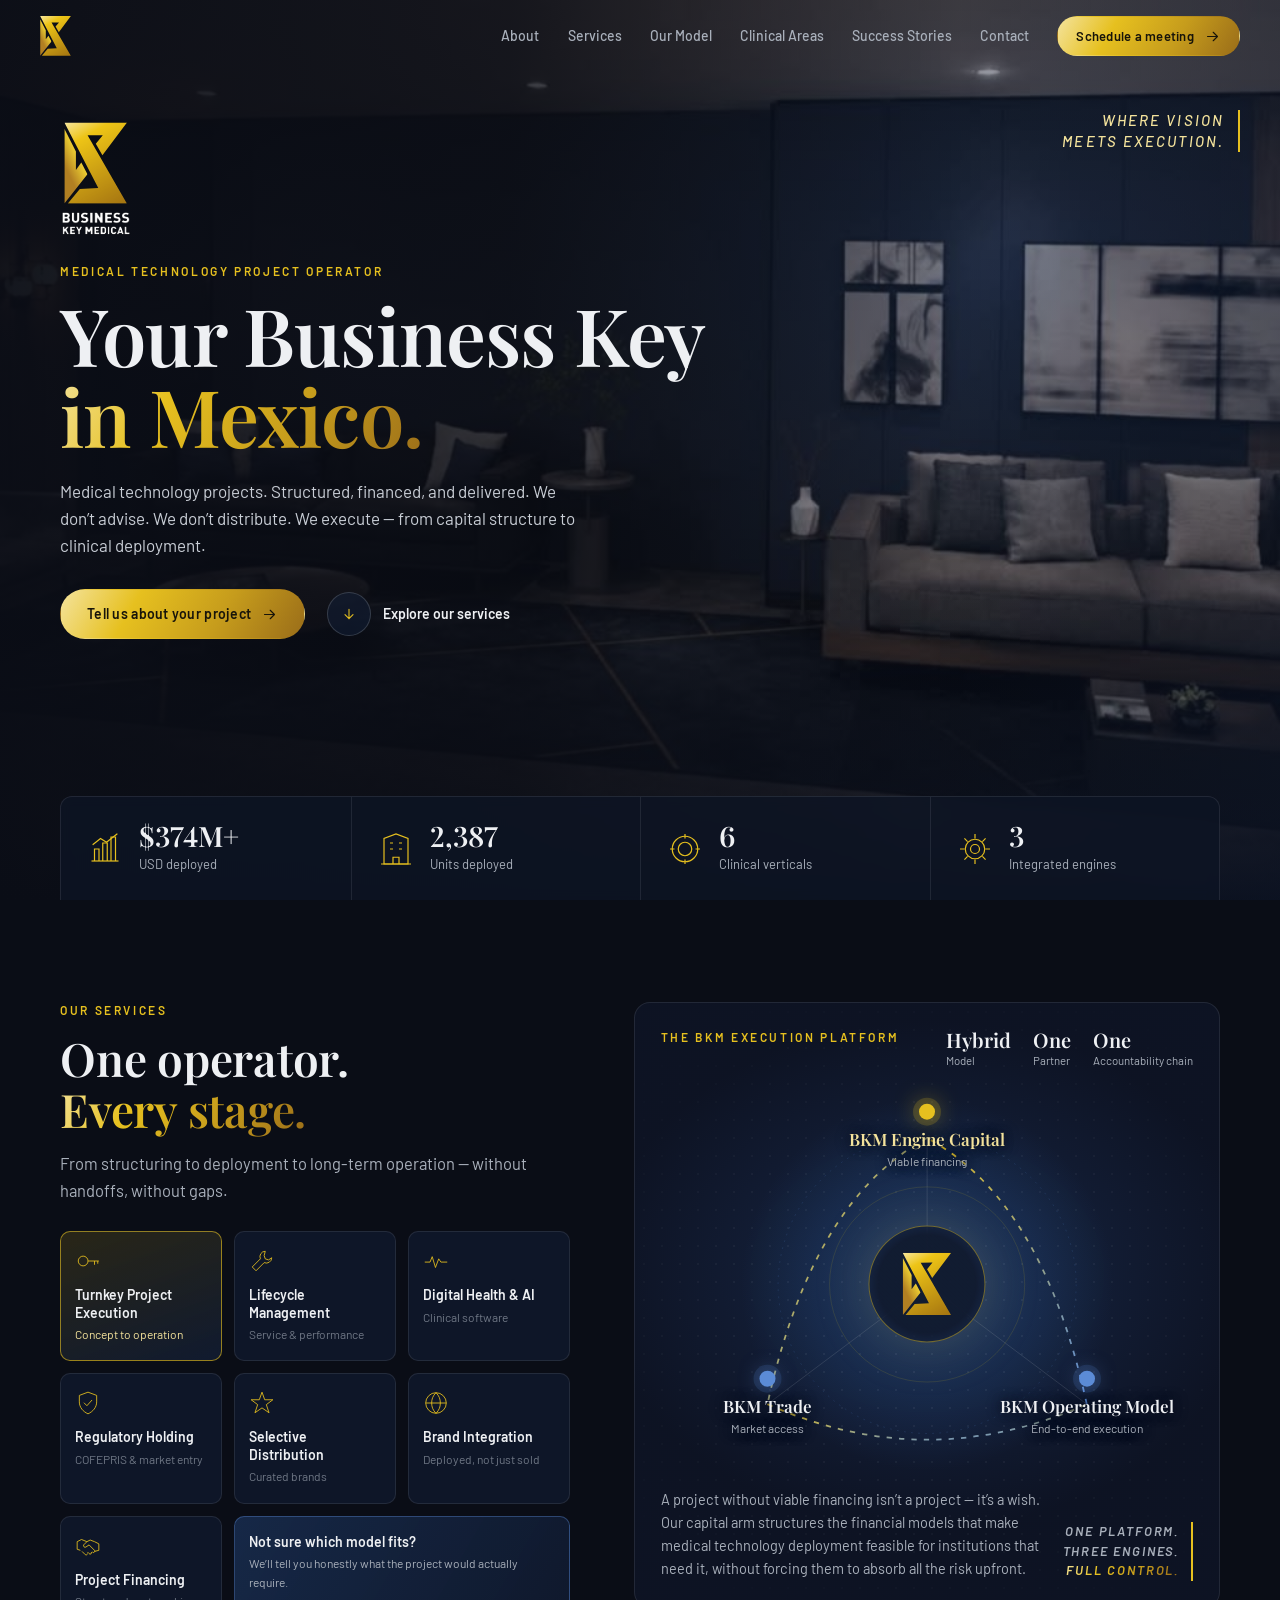
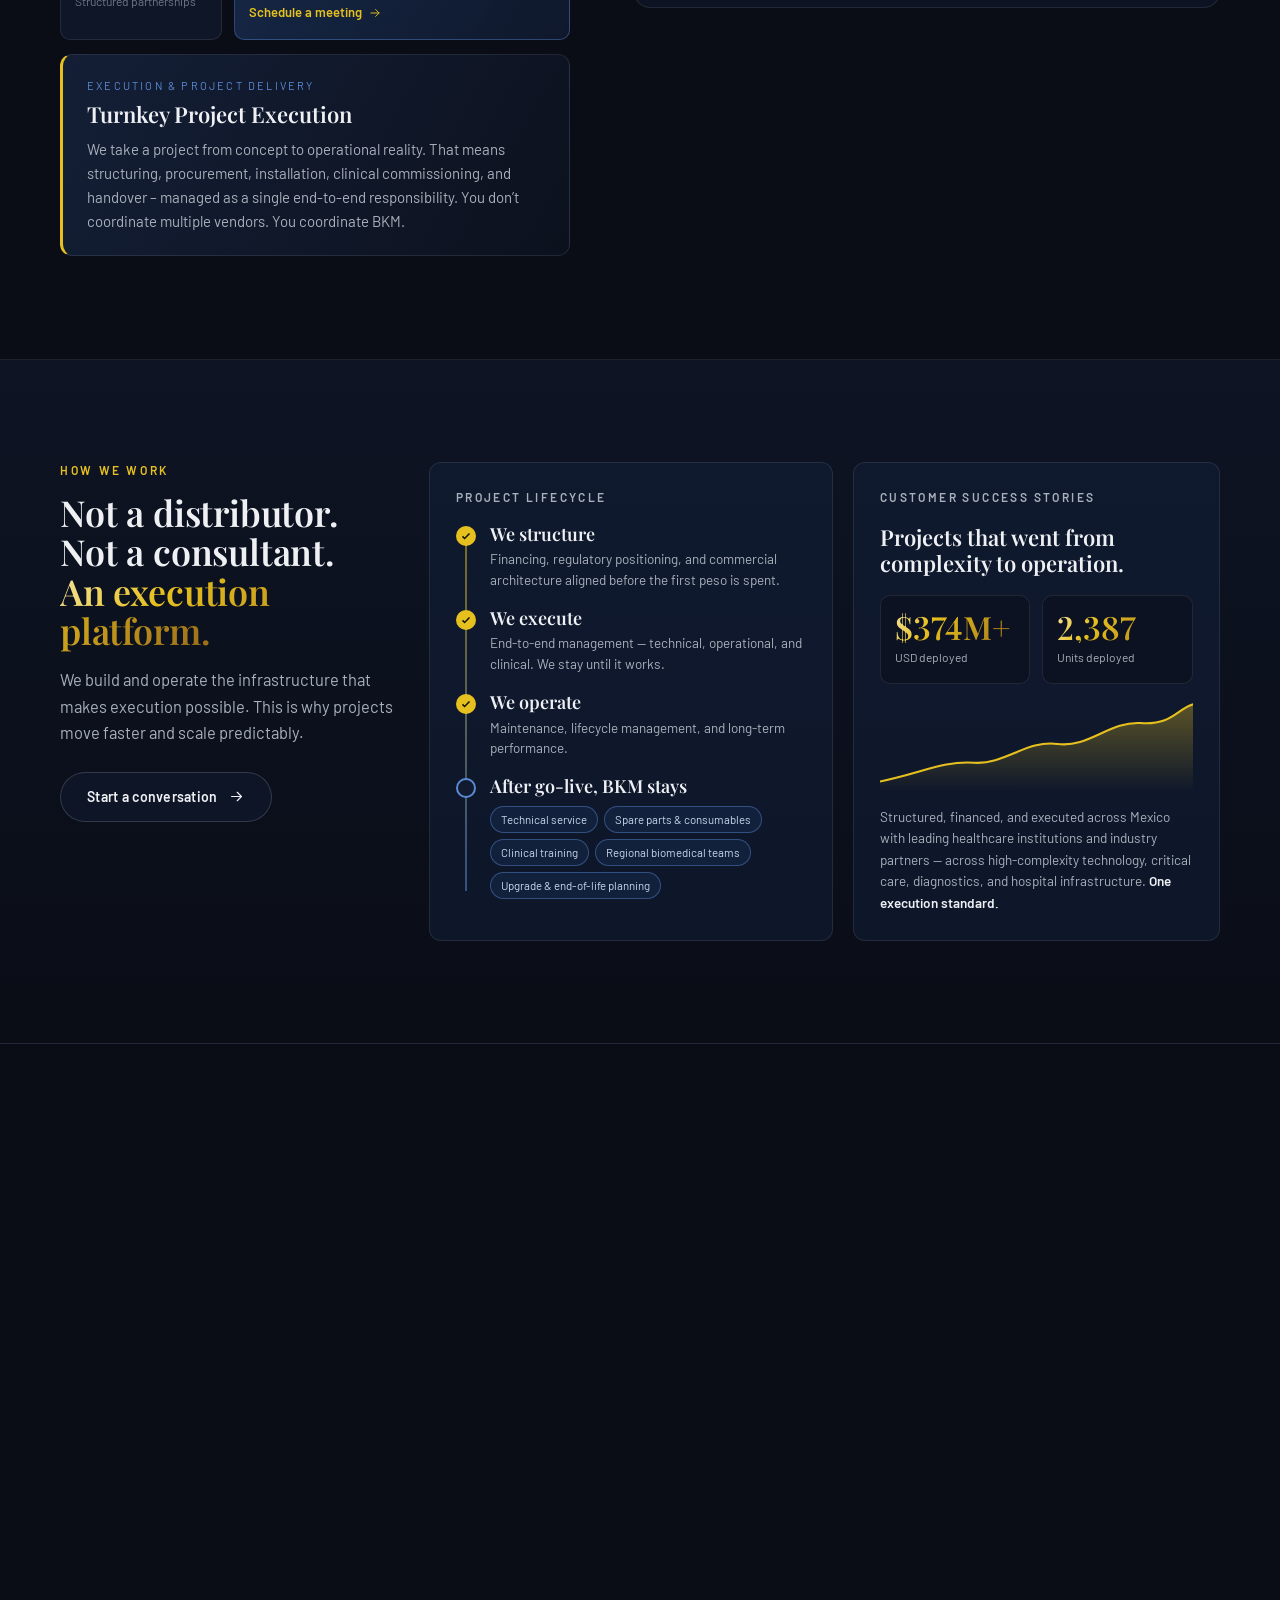
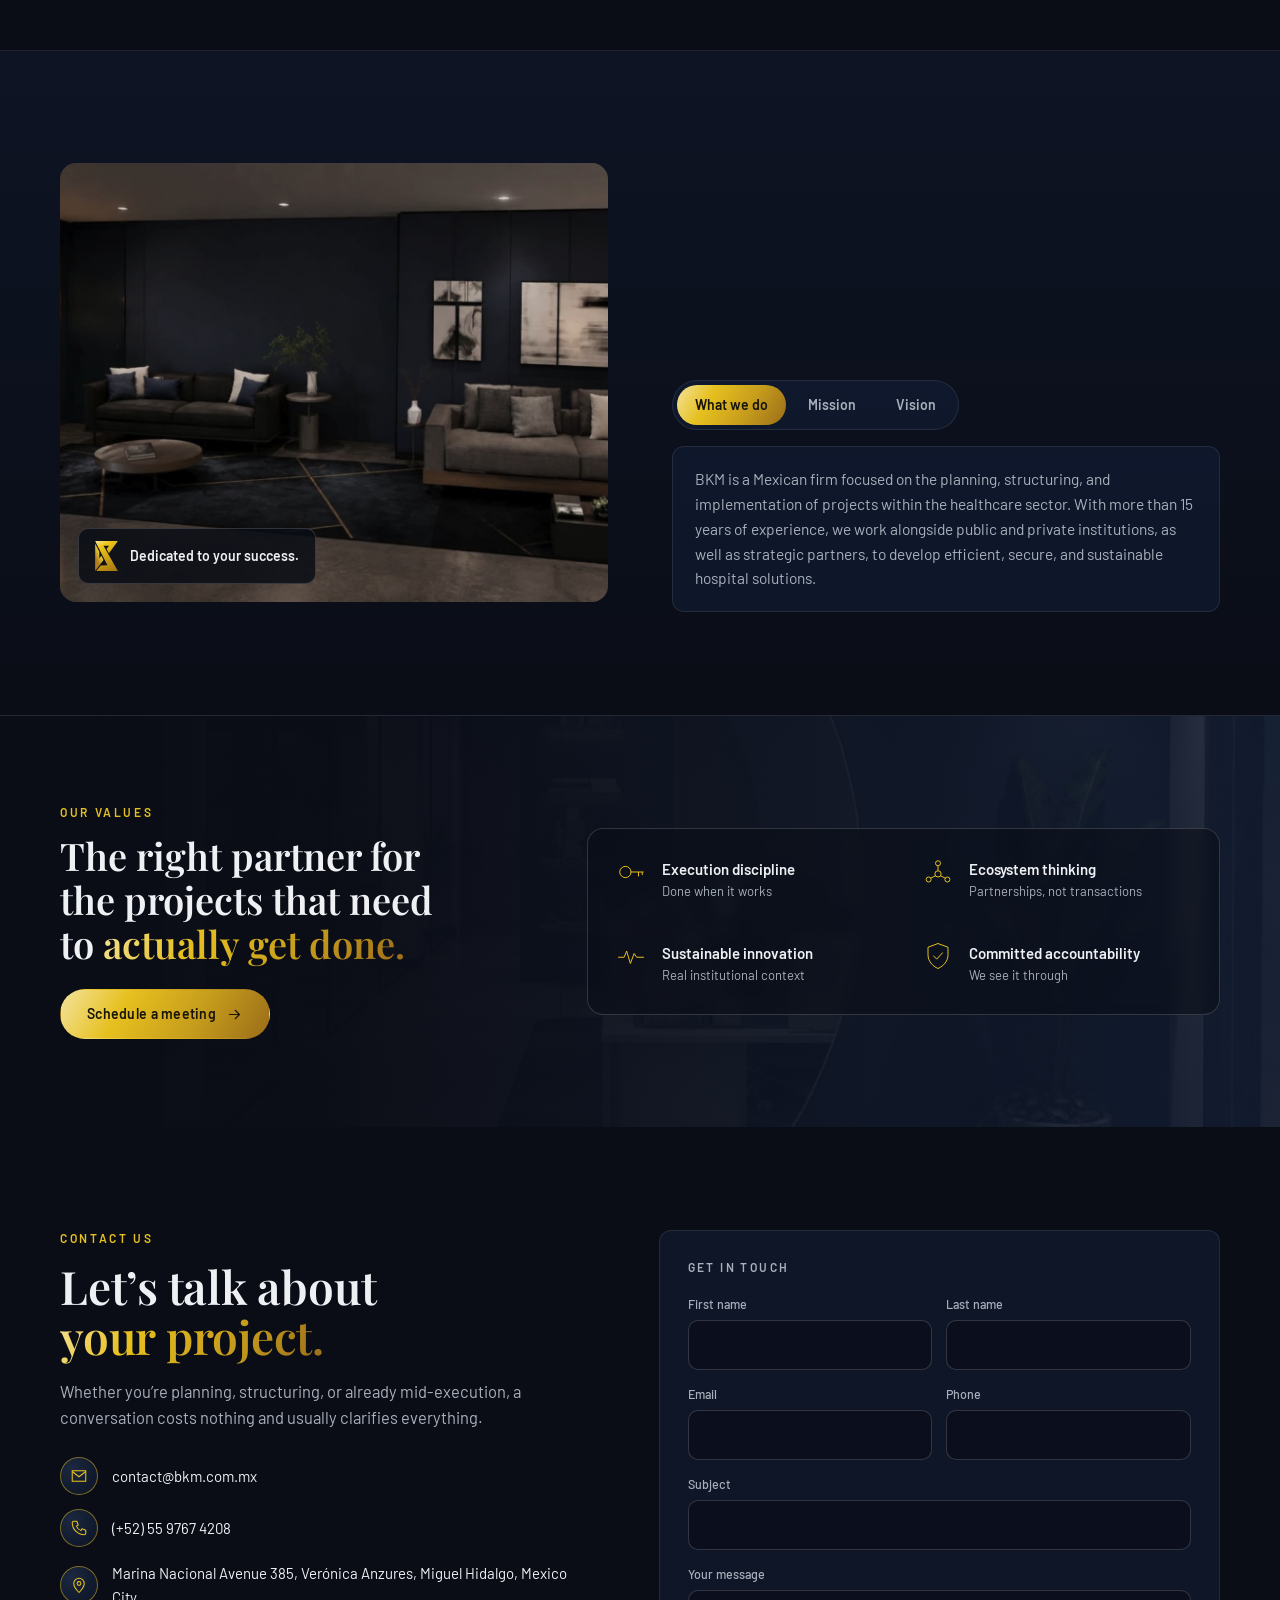
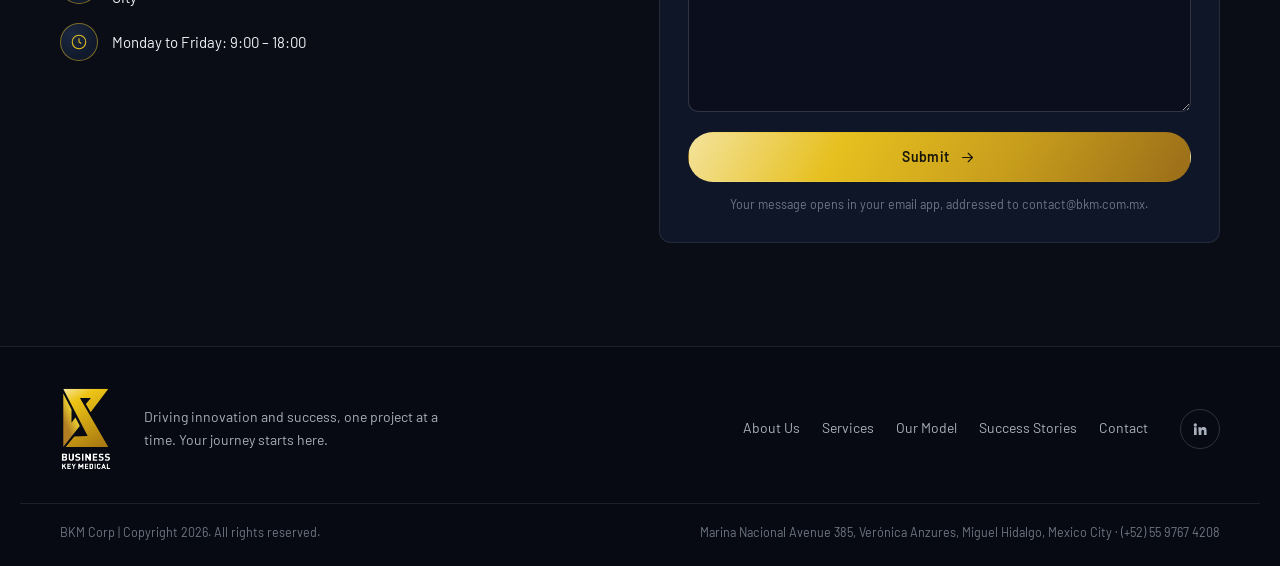
==== commit 3e7b6d5d: "v2: Playfair Display SemiBold for headings Co-Authored-By: Claude Opus 5.5 <noreply@anthropic.com> C" ====
--- a/v2/index.html
+++ b/v2/index.html
@@ -9,7 +9,7 @@
   <link rel="icon" type="image/svg+xml" href="../assets/bkm-symbol.svg">
   <link rel="preconnect" href="https://fonts.googleapis.com">
   <link rel="preconnect" href="https://fonts.gstatic.com" crossorigin>
-  <link href="https://fonts.googleapis.com/css2?family=Barlow:wght@300;400;500;600;700&family=Barlow+Condensed:wght@500;600;700&display=swap" rel="stylesheet">
+  <link href="https://fonts.googleapis.com/css2?family=Barlow:wght@300;400;500;600;700&family=Playfair+Display:wght@500;600;700&display=swap" rel="stylesheet">
   <link rel="stylesheet" href="css/styles.css">
 </head>
 <body>
--- a/v2/css/styles.css
+++ b/v2/css/styles.css
@@ -25,7 +25,7 @@
   --text-2: #A9B0BB;
   --text-3: #6F7785;
 
-  --f-display: "Barlow Condensed", "DIN Condensed", "Helvetica Neue", Arial, sans-serif;
+  --f-display: "Playfair Display", "Bodoni 72", Didot, Georgia, serif;
   --f-body: "Barlow", "DIN", "Helvetica Neue", Arial, sans-serif;
 
   --radius: 12px;
@@ -50,7 +50,7 @@
 
 /* ---------- Type ---------- */
 .kicker { font: 600 12px/1.4 var(--f-body); letter-spacing: .22em; text-transform: uppercase; color: var(--gold-hi); margin-bottom: 14px; }
-.h2 { font: 700 clamp(32px, 4vw, 48px)/1.04 var(--f-display); text-transform: uppercase; letter-spacing: .01em; margin-bottom: 16px; text-wrap: balance; }
+.h2 { font: 600 clamp(32px, 3.8vw, 46px)/1.1 var(--f-display); letter-spacing: -.005em; margin-bottom: 16px; text-wrap: balance; }
 .gold { background: var(--gold-grad); -webkit-background-clip: text; background-clip: text; color: transparent; }
 .lead { color: var(--text-2); font-size: 16.5px; max-width: 52ch; }
 
@@ -92,7 +92,7 @@
 .hero__tag { position: absolute; right: var(--gutter); top: 110px; padding-right: 14px; border-right: 2px solid var(--gold-hi); text-align: right; font: italic 500 15px/1.4 var(--f-body); letter-spacing: .14em; text-transform: uppercase; color: var(--gold-lt); }
 .hero__content { padding-bottom: 48px; }
 .hero__logo { height: clamp(96px, 13vh, 128px); width: auto; margin-bottom: 26px; }
-.hero__title { font: 700 clamp(46px, 7vw, 96px)/.95 var(--f-display); text-transform: uppercase; letter-spacing: .005em; margin-bottom: 20px; }
+.hero__title { font: 600 clamp(44px, 6.2vw, 84px)/1.02 var(--f-display); letter-spacing: -.01em; margin-bottom: 22px; }
 .hero__lead { max-width: 520px; color: #C8CDD5; font-size: 17px; margin-bottom: 30px; }
 .hero__ctas { display: flex; flex-wrap: wrap; align-items: center; gap: 22px; }
 .play { display: inline-flex; align-items: center; gap: 12px; font-weight: 600; font-size: 14px; color: var(--text); }
@@ -104,7 +104,7 @@
 .strip li { display: flex; align-items: center; gap: 16px; padding: 24px 26px; }
 .strip li + li { border-left: 1px solid var(--line); }
 .strip svg { width: 36px; height: 36px; color: var(--gold-hi); flex: none; }
-.strip b { display: block; font: 700 30px/1 var(--f-display); letter-spacing: .02em; font-variant-numeric: tabular-nums; }
+.strip b { display: block; font: 600 28px/1.05 var(--f-display); font-variant-numeric: lining-nums tabular-nums; }
 .strip span { font-size: 13px; color: var(--text-2); }
 
 /* ---------- Sections ---------- */
@@ -134,7 +134,7 @@
 .tile--cta em svg { width: 14px; height: 14px; margin: 0; color: currentColor; }
 .detail { margin-top: 14px; padding: 22px 24px; border-radius: var(--radius); border: 1px solid var(--line); border-left: 3px solid var(--gold-hi); background: linear-gradient(120deg, rgba(26, 43, 77, .6), rgba(14, 20, 36, .6)); min-height: 178px; }
 .detail__group { font-size: 11px; letter-spacing: .2em; text-transform: uppercase; color: var(--blue); margin-bottom: 6px; }
-.detail__title { font: 700 22px/1.1 var(--f-display); text-transform: uppercase; margin-bottom: 10px; }
+.detail__title { font: 600 22px/1.2 var(--f-display); margin-bottom: 10px; }
 .detail p:last-child { color: var(--text-2); font-size: 15px; }
 .detail.is-swap { animation: fade .45s var(--ease); }
 @keyframes fade { from { opacity: 0; transform: translateY(6px); } to { opacity: 1; transform: none; } }
@@ -144,7 +144,7 @@
 .model__head { position: relative; display: flex; justify-content: space-between; align-items: flex-start; gap: 16px; flex-wrap: wrap; }
 .model__meta { display: flex; gap: 22px; }
 .model__meta li { display: flex; flex-direction: column; }
-.model__meta b { font: 700 22px/1 var(--f-display); text-transform: uppercase; }
+.model__meta b { font: 600 20px/1.1 var(--f-display); }
 .model__meta span { font-size: 11.5px; color: var(--text-2); }
 .diagram { position: relative; aspect-ratio: 600 / 460; margin: 6px 0 4px; }
 .diagram__lines { position: absolute; inset: 0; width: 100%; height: 100%; }
@@ -155,7 +155,7 @@
 .node { position: absolute; transform: translate(-50%, -50%); display: flex; flex-direction: column; align-items: center; gap: 2px; background: none; border: 0; cursor: pointer; color: var(--text); text-align: center; padding: 6px; }
 .node i { width: 16px; height: 16px; border-radius: 50%; background: var(--gold-hi); box-shadow: 0 0 0 6px rgba(230, 192, 31, .18), 0 0 24px rgba(230, 192, 31, .8); margin-bottom: 8px; transition: transform .3s; }
 .node b, .node span { text-shadow: 0 0 8px #0E1424, 0 0 14px #0E1424; }
-.node b { font: 700 17px/1.1 var(--f-display); text-transform: uppercase; letter-spacing: .02em; white-space: nowrap; }
+.node b { font: 600 17px/1.15 var(--f-display); white-space: nowrap; }
 .node span { font-size: 12px; color: var(--text-2); }
 .node:not(.is-active) i { background: var(--blue); box-shadow: 0 0 0 6px rgba(91, 139, 214, .16), 0 0 20px rgba(91, 139, 214, .6); }
 .node.is-active b { color: var(--gold-lt); }
@@ -169,21 +169,21 @@
 /* ---------- How we work ---------- */
 .how { display: grid; grid-template-columns: .95fr 1.1fr 1fr; gap: 20px; align-items: stretch; }
 .how__intro .lead { margin-bottom: 26px; }
-.how__intro .h2 { font-size: clamp(30px, 3vw, 38px); }
+.how__intro .h2 { font-size: clamp(30px, 2.8vw, 36px); }
 .steps ol { position: relative; display: grid; gap: 18px; }
 .steps ol::before { content: ""; position: absolute; left: 9px; top: 8px; bottom: 8px; width: 2px; background: linear-gradient(var(--gold-hi), var(--blue)); opacity: .5; }
 .steps li { position: relative; padding-left: 34px; }
 .steps li::before { content: ""; position: absolute; left: 0; top: 2px; width: 20px; height: 20px; border-radius: 50%; border: 2px solid var(--blue); background: var(--panel-solid); }
 .steps li.done::before { border-color: var(--gold-hi); background: var(--gold-hi) url("data:image/svg+xml,%3Csvg xmlns='http://www.w3.org/2000/svg' viewBox='0 0 20 20'%3E%3Cpath d='M5 10.5l3 3 7-7' fill='none' stroke='%23111' stroke-width='2.2'/%3E%3C/svg%3E") center / 14px no-repeat; }
-.steps b { display: block; font: 700 18px/1.1 var(--f-display); text-transform: uppercase; margin-bottom: 4px; }
+.steps b { display: block; font: 600 18px/1.2 var(--f-display); margin-bottom: 4px; }
 .steps li > span { display: block; font-size: 13.5px; color: var(--text-2); line-height: 1.5; }
 .chips { display: flex !important; flex-wrap: wrap; gap: 6px; margin-top: 8px; }
 .chips em { font-style: normal; font-size: 11.5px; padding: 4px 10px; border-radius: 999px; border: 1px solid rgba(91, 139, 214, .45); color: #C9D7EE; background: rgba(45, 91, 163, .15); }
 .stories { display: flex; flex-direction: column; }
-.stories__title { font: 700 22px/1.15 var(--f-display); text-transform: uppercase; margin-bottom: 18px; }
+.stories__title { font: 600 22px/1.2 var(--f-display); margin-bottom: 18px; }
 .stories__figs { display: grid; grid-template-columns: 1fr 1fr; gap: 12px; }
 .stories__figs div { padding: 14px; border-radius: 10px; background: rgba(10, 13, 22, .5); border: 1px solid var(--line); }
-.stories__figs b { display: block; font: 700 34px/1 var(--f-display); font-variant-numeric: tabular-nums; }
+.stories__figs b { display: block; font: 600 32px/1.05 var(--f-display); font-variant-numeric: lining-nums tabular-nums; }
 .stories__figs span { font-size: 12px; color: var(--text-2); }
 .stories__chart { width: 100%; height: auto; margin: 14px 0; }
 .stories__text { font-size: 13.5px; color: var(--text-2); margin-top: auto; }
@@ -194,13 +194,13 @@
 .verticals__media { position: relative; border-radius: var(--radius); overflow: hidden; min-height: 360px; }
 .verticals__media img { position: absolute; inset: 0; width: 100%; height: 100%; object-fit: cover; filter: saturate(.75) brightness(.7); }
 .verticals__media figcaption { position: absolute; inset: auto 0 0 0; padding: 28px 26px; background: linear-gradient(0deg, rgba(10, 13, 22, .95) 30%, rgba(10, 13, 22, 0)); }
-.verticals__title { font: 700 clamp(28px, 3vw, 38px)/1.02 var(--f-display); text-transform: uppercase; margin-bottom: 8px; }
+.verticals__title { font: 600 clamp(28px, 3vw, 36px)/1.1 var(--f-display); margin-bottom: 8px; }
 .verticals__media figcaption p:last-child { font-size: 14px; color: var(--text-2); }
 .vcards { display: grid; grid-template-columns: repeat(3, 1fr); gap: 12px; }
 .vcards li { display: flex; flex-direction: column; gap: 6px; padding: 20px 18px; border-radius: var(--radius); background: linear-gradient(170deg, var(--navy), var(--panel-solid)); border: 1px solid var(--line); transition: border-color .3s, transform .3s var(--ease); }
 .vcards li:hover { border-color: rgba(230, 192, 31, .45); transform: translateY(-3px); }
 .vcards .ring { margin-bottom: 10px; }
-.vcards b { font: 700 17px/1.15 var(--f-display); text-transform: uppercase; letter-spacing: .02em; }
+.vcards b { font: 600 17px/1.2 var(--f-display); }
 .vcards li > span:last-child { font-size: 13px; color: var(--text-2); }
 
 /* ---------- About ---------- */
@@ -221,7 +221,7 @@
 .band__img { position: absolute; inset: 0; width: 100%; height: 100%; object-fit: cover; z-index: -2; filter: saturate(.6) brightness(.5); }
 .band::after { content: ""; position: absolute; inset: 0; z-index: -1; background: linear-gradient(90deg, rgba(10, 13, 22, .97) 25%, rgba(19, 32, 58, .75)); }
 .band__inner { display: grid; grid-template-columns: 1fr 1.3fr; gap: 40px; align-items: center; }
-.band__title { font: 700 clamp(28px, 3.2vw, 40px)/1.05 var(--f-display); text-transform: uppercase; margin-bottom: 24px; text-wrap: balance; }
+.band__title { font: 600 clamp(28px, 3vw, 38px)/1.15 var(--f-display); margin-bottom: 24px; text-wrap: balance; }
 .values { display: grid; grid-template-columns: repeat(2, 1fr); gap: 12px; padding: 14px; border-radius: 16px; background: rgba(10, 13, 22, .55); border: 1px solid var(--line-2); backdrop-filter: blur(6px); }
 .values li { display: grid; grid-template-columns: 34px 1fr; column-gap: 12px; padding: 14px; border-radius: 10px; }
 .values li:hover { background: rgba(26, 43, 77, .6); }
@@ -287,9 +287,10 @@
 }
 @media (max-width: 640px) {
   .hero { padding-top: 100px; }
+  .hero__title { font-size: clamp(34px, 9.6vw, 44px); }
   .strip li { padding: 18px 16px; gap: 12px; }
   .strip svg { width: 28px; height: 28px; }
-  .strip b { font-size: 24px; }
+  .strip b { font-size: 22px; }
   .tiles { grid-template-columns: 1fr 1fr; }
   .tile--cta { grid-column: 1 / -1; }
   .model { padding: 20px 16px; }
@@ -303,7 +304,7 @@
   .vcards li { padding: 16px 14px; }
   .vcards .ring { width: 40px; height: 40px; margin-bottom: 6px; }
   .vcards .ring svg { width: 20px; height: 20px; }
-  .vcards b { font-size: 15px; }
+  .vcards b { font-size: 14.5px; }
   .vcards li > span:last-child { font-size: 12px; }
   .values { grid-template-columns: 1fr; }
   .form__row { grid-template-columns: 1fr; gap: 0; }
